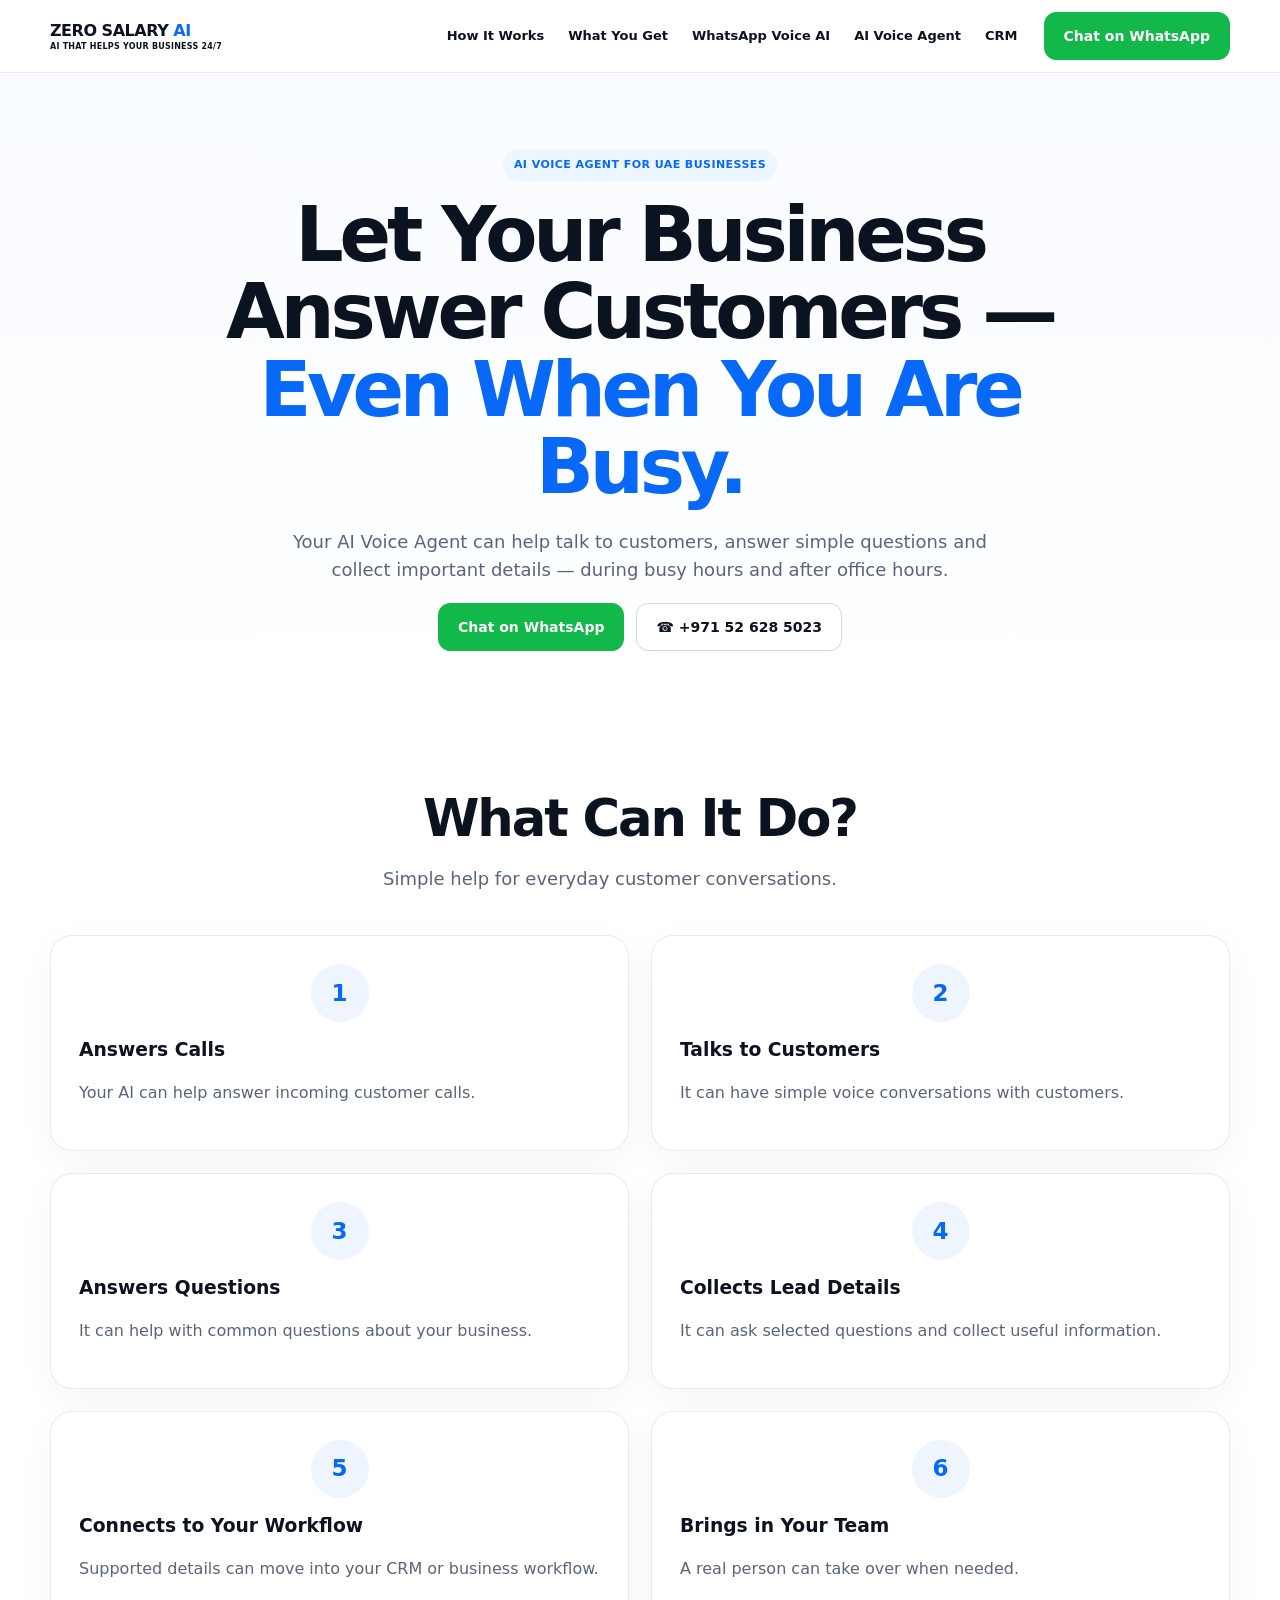
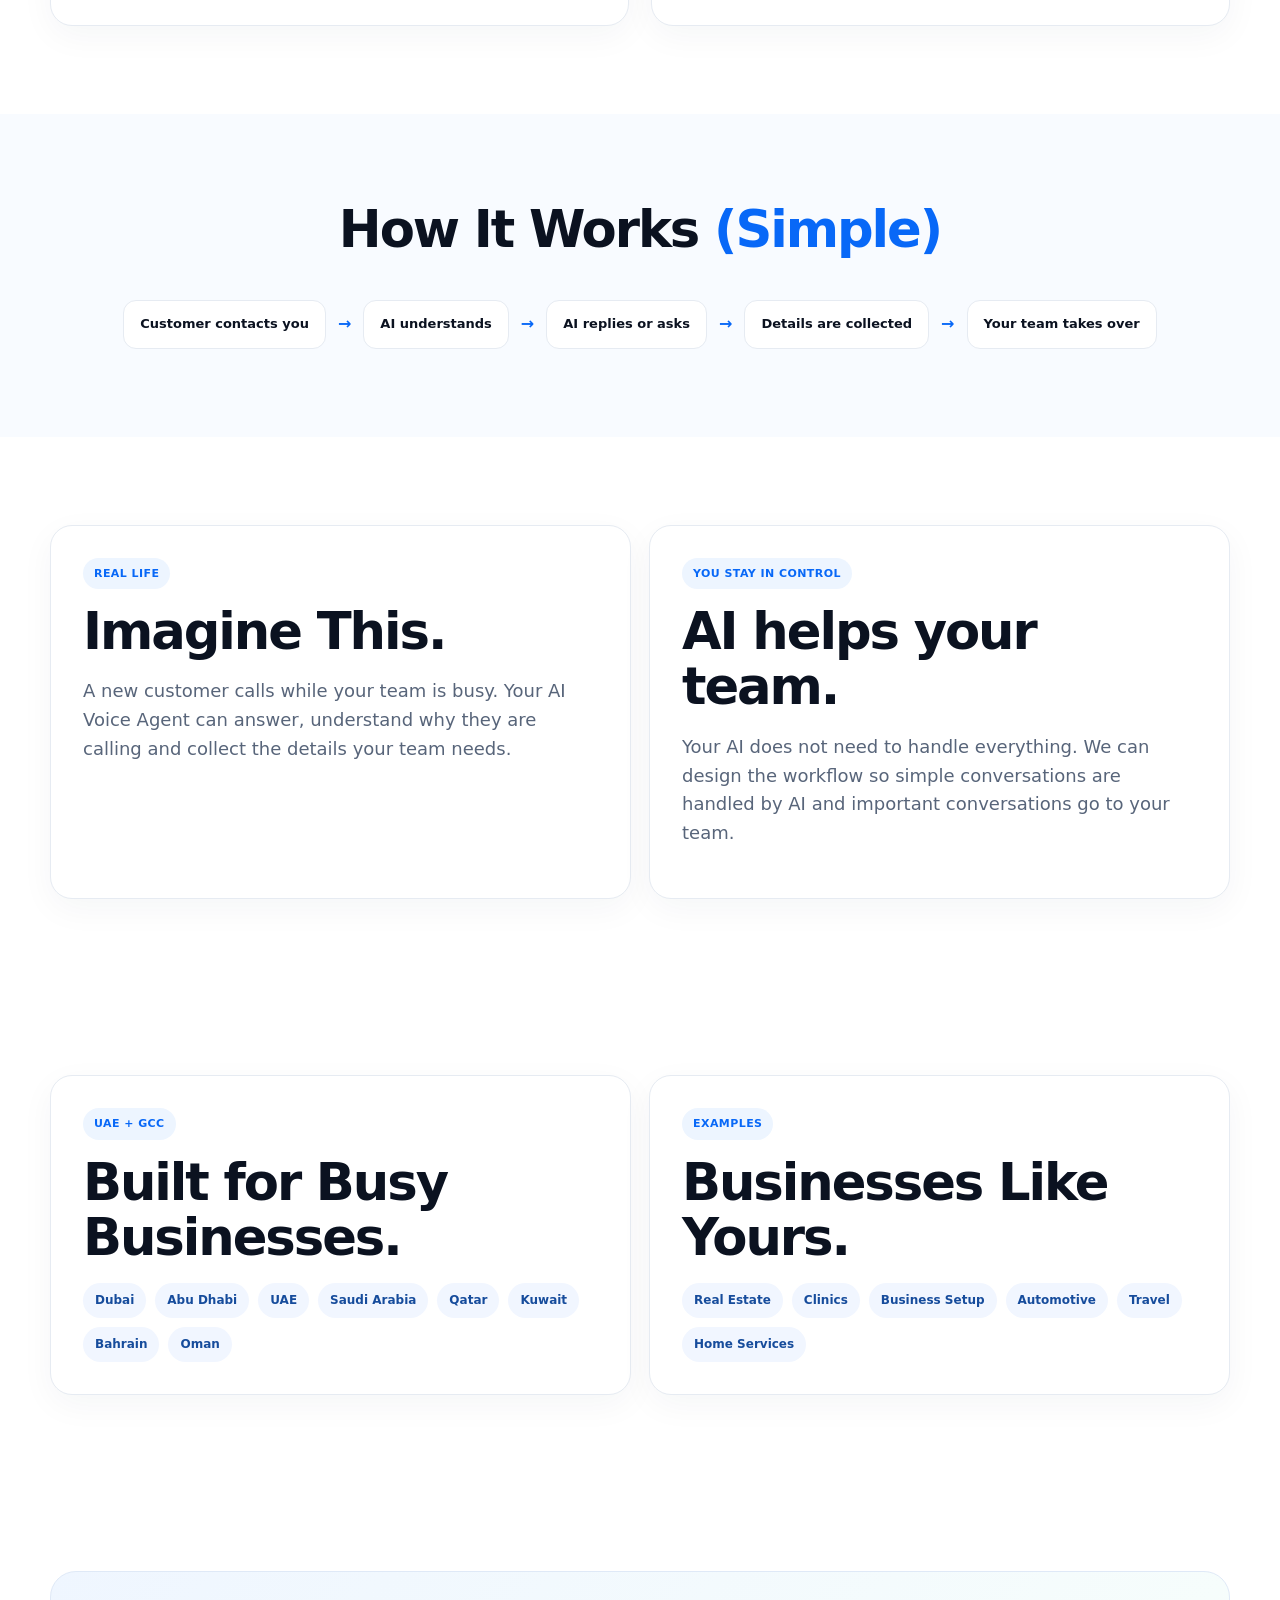
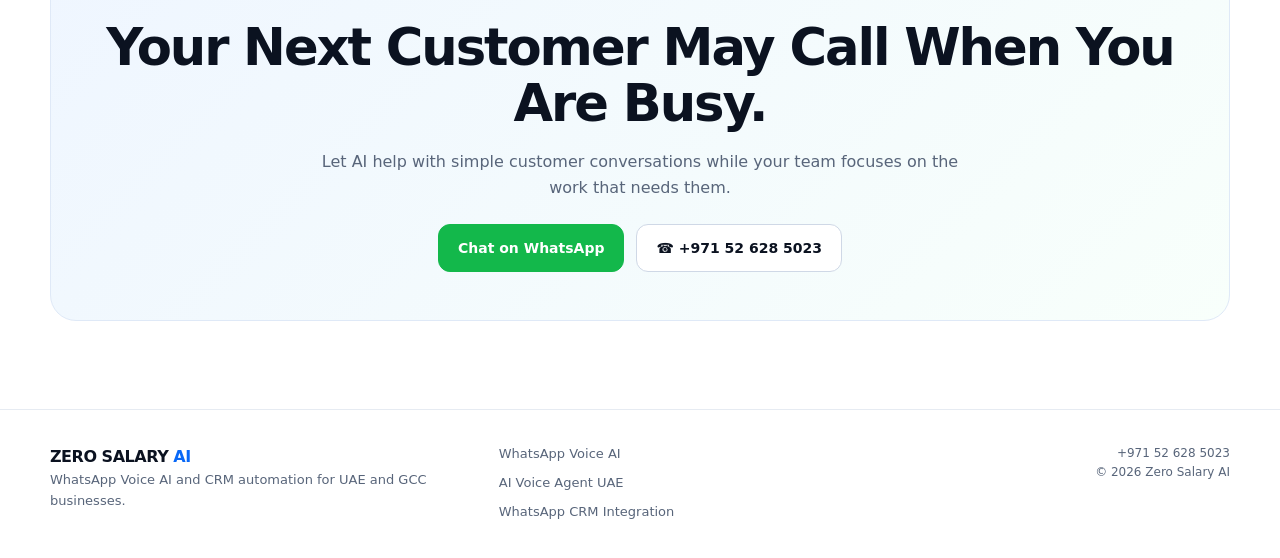
==== ai-voice-agent-uae.html @ a1611dca "Add files via upload" ====
<!doctype html><html lang="en"><head><meta charset="utf-8"><meta name="viewport" content="width=device-width,initial-scale=1">
<title>AI Voice Agent & AI Receptionist UAE | Zero Salary AI</title><meta name="description" content="AI Voice Agents for UAE businesses. Answer customer calls, handle simple questions, collect lead details and bring in your team when needed."><link rel="canonical" href="https://zerosalaryai.com/ai-voice-agent-uae/">
<meta property="og:title" content="AI Voice Agent & AI Receptionist UAE | Zero Salary AI"><meta property="og:description" content="AI Voice Agents for UAE businesses. Answer customer calls, handle simple questions, collect lead details and bring in your team when needed."><meta property="og:type" content="website"><meta property="og:url" content="https://zerosalaryai.com/ai-voice-agent-uae/">
<meta name="theme-color" content="#ffffff"><link rel="stylesheet" href="styles.css"><script type="application/ld+json">{
"@context":"https://schema.org","@type":"Organization","name":"Zero Salary AI","url":"https://zerosalaryai.com/","telephone":"+971526285023",
"founder":[{"@type":"Person","name":"Shyla Qudraan"},{"@type":"Person","name":"Ijaz Qudraan"}]
}</script></head><body><header class="header"><div class="container nav">
<a class="logo" href="index.html">ZERO SALARY <span>AI</span><small class="tagline">AI THAT HELPS YOUR BUSINESS 24/7</small></a>
<nav class="links"><a href="index.html#how">How It Works</a><a href="index.html#benefits">What You Get</a><a href="whatsapp-voice-ai.html">WhatsApp Voice AI</a><a href="ai-voice-agent-uae.html">AI Voice Agent</a><a href="whatsapp-crm-integration.html">CRM</a></nav>
<a class="btn btn-green" href="https://wa.me/971526285023?text=Hi%2C%20I%20want%20to%20know%20how%20Zero%20Salary%20AI%20can%20help%20my%20business." target="_blank" rel="noopener">Chat on WhatsApp</a></div></header><main>
<section class="page-hero"><div class="container"><span class="eyebrow">AI Voice Agent for UAE Businesses</span><h1>Let Your Business Answer Customers — <span class="blue">Even When You Are Busy.</span></h1><p class="lead">Your AI Voice Agent can help talk to customers, answer simple questions and collect important details — during busy hours and after office hours.</p><div class="actions" style="justify-content:center"><a class="btn btn-green" href="https://wa.me/971526285023?text=Hi%2C%20I%20want%20to%20know%20more%20about%20an%20AI%20Voice%20Agent%20for%20my%20business." target="_blank" rel="noopener">Chat on WhatsApp</a><a class="btn btn-white" href="tel:+971526285023">☎ +971 52 628 5023</a></div></div></section>
<section class="section"><div class="container"><div class="section-head"><h2>What Can It Do?</h2><p class="lead">Simple help for everyday customer conversations.</p></div><div class="content-grid"><div class="panel content-card"><div class="icon">1</div><h3>Answers Calls</h3><p>Your AI can help answer incoming customer calls.</p></div><div class="panel content-card"><div class="icon">2</div><h3>Talks to Customers</h3><p>It can have simple voice conversations with customers.</p></div><div class="panel content-card"><div class="icon">3</div><h3>Answers Questions</h3><p>It can help with common questions about your business.</p></div><div class="panel content-card"><div class="icon">4</div><h3>Collects Lead Details</h3><p>It can ask selected questions and collect useful information.</p></div><div class="panel content-card"><div class="icon">5</div><h3>Connects to Your Workflow</h3><p>Supported details can move into your CRM or business workflow.</p></div><div class="panel content-card"><div class="icon">6</div><h3>Brings in Your Team</h3><p>A real person can take over when needed.</p></div></div></div></section>
<section class="section" style="background:#f8fbff"><div class="container"><div class="section-head"><h2>How It Works <span class="blue">(Simple)</span></h2></div><div class="simple-flow"><span class="flow-pill">Customer contacts you</span><span class="arrow">→</span><span class="flow-pill">AI understands</span><span class="arrow">→</span><span class="flow-pill">AI replies or asks</span><span class="arrow">→</span><span class="flow-pill">Details are collected</span><span class="arrow">→</span><span class="flow-pill">Your team takes over</span></div></div></section>
<section class="section"><div class="container two"><div class="panel box"><span class="eyebrow">Real Life</span><h2>Imagine This.</h2><p class="lead">A new customer calls while your team is busy. Your AI Voice Agent can answer, understand why they are calling and collect the details your team needs.</p></div><div class="panel box"><span class="eyebrow">You Stay in Control</span><h2>AI helps your team.</h2><p class="lead">Your AI does not need to handle everything. We can design the workflow so simple conversations are handled by AI and important conversations go to your team.</p></div></div></section>
<section class="section"><div class="container two"><div class="panel box"><span class="eyebrow">UAE + GCC</span><h2>Built for Busy Businesses.</h2><div class="chips"><span class="chip">Dubai</span><span class="chip">Abu Dhabi</span><span class="chip">UAE</span><span class="chip">Saudi Arabia</span><span class="chip">Qatar</span><span class="chip">Kuwait</span><span class="chip">Bahrain</span><span class="chip">Oman</span></div></div><div class="panel box"><span class="eyebrow">Examples</span><h2>Businesses Like Yours.</h2><div class="chips"><span class="chip">Real Estate</span><span class="chip">Clinics</span><span class="chip">Business Setup</span><span class="chip">Automotive</span><span class="chip">Travel</span><span class="chip">Home Services</span></div></div></div></section>
<section class="section"><div class="container cta"><h2>Your Next Customer May Call When You Are Busy.</h2><p>Let AI help with simple customer conversations while your team focuses on the work that needs them.</p><div class="actions" style="justify-content:center"><a class="btn btn-green" href="https://wa.me/971526285023?text=Hi%2C%20I%20want%20to%20know%20more%20about%20an%20AI%20Voice%20Agent%20for%20my%20business." target="_blank" rel="noopener">Chat on WhatsApp</a><a class="btn btn-white" href="tel:+971526285023">☎ +971 52 628 5023</a></div></div></section></main><footer class="footer"><div class="container footer-grid">
<div><div class="logo">ZERO SALARY <span>AI</span></div><p class="small">WhatsApp Voice AI and CRM automation for UAE and GCC businesses.</p></div>
<div class="footer-links"><a href="whatsapp-voice-ai.html">WhatsApp Voice AI</a><a href="ai-voice-agent-uae.html">AI Voice Agent UAE</a><a href="whatsapp-crm-integration.html">WhatsApp CRM Integration</a></div>
<div class="footer-end"><div>+971 52 628 5023</div><div>© 2026 Zero Salary AI</div></div></div></footer><script src="script.js"></script></body></html>
---- styles.css ----
:root{--blue:#0868f7;--blue2:#0b5ce7;--green:#13b84b;--ink:#0b1220;--muted:#58657a;--line:#e6ebf2;--soft:#f7faff;--white:#fff;--max:1180px}
*{box-sizing:border-box}html{scroll-behavior:smooth}body{margin:0;font-family:Inter,ui-sans-serif,system-ui,-apple-system,BlinkMacSystemFont,"Segoe UI",sans-serif;color:var(--ink);background:#fff;line-height:1.6}
a{text-decoration:none;color:inherit}.container{width:min(calc(100% - 36px),var(--max));margin:auto}.section{padding:88px 0}.eyebrow{display:inline-block;margin:0 0 15px;padding:7px 11px;border-radius:999px;background:#edf5ff;color:var(--blue);font-size:11px;font-weight:800;letter-spacing:.04em;text-transform:uppercase}
h1,h2,h3,p{margin-top:0}h1{font-size:clamp(44px,6vw,76px);line-height:1.02;letter-spacing:-.055em;margin-bottom:22px}h2{font-size:clamp(32px,4vw,52px);line-height:1.08;letter-spacing:-.04em;margin-bottom:18px}h3{line-height:1.25}.blue{color:var(--blue)}.lead{font-size:18px;color:var(--muted);max-width:700px}.small{font-size:13px;color:var(--muted)}
.header{position:sticky;top:0;z-index:50;background:rgba(255,255,255,.93);backdrop-filter:blur(16px);border-bottom:1px solid var(--line)}.nav{height:72px;display:flex;align-items:center;gap:26px}.logo{font-weight:900;letter-spacing:-.03em;white-space:nowrap}.logo span{color:var(--blue)}.tagline{display:block;font-size:8px;letter-spacing:.03em;margin-top:-2px}.links{display:flex;gap:24px;margin-left:auto;font-size:13px;font-weight:650}.links a:hover{color:var(--blue)}
.btn{display:inline-flex;align-items:center;justify-content:center;gap:9px;min-height:48px;padding:0 19px;border-radius:12px;border:1px solid #cfd8e6;font-weight:800;font-size:14px;transition:.2s}.btn:hover{transform:translateY(-1px);box-shadow:0 10px 24px rgba(15,40,90,.10)}.btn-green{background:var(--green);border-color:var(--green);color:#fff}.btn-blue{background:var(--blue);border-color:var(--blue);color:#fff}.btn-white{background:#fff}.actions{display:flex;gap:12px;flex-wrap:wrap}
.hero{padding:74px 0 58px;background:radial-gradient(circle at 70% 35%,#eaf4ff 0,transparent 30%),#fff}.hero-grid{display:grid;grid-template-columns:1.05fr .95fr;gap:48px;align-items:center}.checks{display:grid;gap:8px;margin:24px 0}.check:before{content:"✓";display:inline-grid;place-items:center;width:18px;height:18px;margin-right:9px;border-radius:50%;background:var(--blue);color:#fff;font-size:11px;font-weight:900}
.founder-visual{position:relative;min-height:530px;display:flex;align-items:flex-end;justify-content:center}.founder-visual:before{content:"";position:absolute;width:90%;height:65%;bottom:4%;border-radius:50%;background:radial-gradient(ellipse,#d9ebff 0,transparent 67%)}.founder-img{position:relative;width:100%;max-width:570px;height:500px;object-fit:cover;object-position:center top;border-radius:30px;box-shadow:0 24px 60px rgba(13,61,126,.12)}.trust-card{position:absolute;left:7%;right:7%;bottom:20px;z-index:2;background:rgba(255,255,255,.95);border:1px solid var(--line);border-radius:18px;padding:17px;display:grid;grid-template-columns:1fr 1fr;gap:16px;box-shadow:0 18px 44px rgba(15,45,90,.12);text-align:center}.trust-card strong{display:block;font-size:14px}.trust-card span{font-size:12px;color:var(--muted)}
.names{position:absolute;bottom:-45px;left:9%;right:9%;display:grid;grid-template-columns:1fr 1fr;text-align:center;z-index:3}.names strong{font-size:13px}.names span{display:block;font-size:11px;color:var(--muted)}
.panel{border:1px solid var(--line);border-radius:22px;background:#fff;box-shadow:0 10px 34px rgba(20,45,80,.045)}.section-head{text-align:center;max-width:760px;margin:0 auto 42px}.steps{display:grid;grid-template-columns:repeat(5,1fr);gap:0;padding:28px}.step{position:relative;padding:14px 18px;text-align:center}.step:not(:last-child):after{content:"→";position:absolute;right:-6px;top:38px;color:#8b98ab}.icon{width:58px;height:58px;margin:0 auto 16px;border-radius:50%;display:grid;place-items:center;background:#eef5ff;color:var(--blue);font-size:23px;font-weight:900}.icon.green{background:#ecfbf1;color:var(--green)}.step h3{font-size:15px;margin-bottom:8px}.step p{font-size:12px;color:var(--muted);margin:0}
.benefits{display:grid;grid-template-columns:repeat(5,1fr)}.benefit{padding:30px 22px;text-align:center;border-right:1px solid var(--line)}.benefit:last-child{border-right:0}.benefit h3{font-size:16px;margin:12px 0 8px}.benefit p{font-size:13px;color:var(--muted);margin:0}
.story{display:grid;grid-template-columns:.75fr 1.25fr;gap:35px;align-items:center}.story-flow{display:grid;grid-template-columns:repeat(4,1fr);gap:12px}.mini{padding:18px;border:1px solid var(--line);border-radius:16px;text-align:center;background:var(--soft)}.mini b{display:block;margin:8px 0;font-size:13px}.mini span{font-size:11px;color:var(--muted)}
.two{display:grid;grid-template-columns:1fr 1fr;gap:18px}.box{padding:32px}.chips{display:flex;gap:9px;flex-wrap:wrap}.chip{padding:8px 12px;border-radius:999px;background:#f1f6ff;color:#164c9c;font-size:12px;font-weight:700}.country-list{display:grid;grid-template-columns:repeat(3,1fr);gap:9px;margin-top:18px}.country{padding:11px;border:1px solid var(--line);border-radius:12px;font-size:13px;text-align:center}
.founder-section{background:linear-gradient(180deg,#fbfdff,#f3f8ff)}.founder-grid{display:grid;grid-template-columns:.85fr 1.15fr;gap:50px;align-items:center}.founder-small{width:100%;max-height:460px;object-fit:cover;object-position:center top;border-radius:24px}.values{display:grid;grid-template-columns:repeat(3,1fr);gap:10px;margin-top:24px}.value{padding:15px;border:1px solid var(--line);border-radius:14px;background:#fff;font-size:12px;font-weight:700;text-align:center}
.faq{max-width:850px;margin:auto}.faq details{border-bottom:1px solid var(--line);padding:18px 0}.faq summary{font-weight:800;cursor:pointer}.faq p{color:var(--muted);margin:10px 0 0}
.cta{padding:48px;border-radius:26px;background:linear-gradient(135deg,#eff6ff,#f8fffb);border:1px solid #dfe9f7;text-align:center}.cta p{color:var(--muted);max-width:650px;margin:0 auto 24px}.footer{border-top:1px solid var(--line);padding:34px 0}.footer-grid{display:grid;grid-template-columns:1.2fr 1fr 1fr;gap:25px;align-items:start}.footer-links{display:grid;gap:8px;font-size:13px;color:var(--muted)}.footer-end{text-align:right;color:var(--muted);font-size:12px}
.page-hero{padding:76px 0 52px;background:linear-gradient(180deg,#f8fbff,#fff)}.page-hero .container{max-width:900px;text-align:center}.page-hero .lead{margin-left:auto;margin-right:auto}.content-grid{display:grid;grid-template-columns:1fr 1fr;gap:22px}.content-card{padding:28px}.content-card p{color:var(--muted)}.list{display:grid;gap:14px}.list-item{display:flex;gap:13px}.dot{flex:0 0 28px;height:28px;border-radius:50%;display:grid;place-items:center;background:#eef5ff;color:var(--blue);font-weight:900;font-size:12px}.list-item p{margin:2px 0 0;color:var(--muted);font-size:14px}.simple-flow{display:flex;align-items:center;justify-content:center;gap:12px;flex-wrap:wrap}.flow-pill{padding:13px 16px;border:1px solid var(--line);border-radius:13px;background:#fff;font-weight:750;font-size:13px}.arrow{color:var(--blue);font-weight:900}
.mobile-menu{display:none}
@media(max-width:900px){.links{display:none}.nav>.btn{margin-left:auto}.hero-grid,.founder-grid,.story,.content-grid{grid-template-columns:1fr}.hero-copy{text-align:left}.founder-visual{min-height:500px}.steps{grid-template-columns:1fr 1fr}.step:not(:last-child):after{display:none}.benefits{grid-template-columns:1fr 1fr}.benefit{border-bottom:1px solid var(--line)}.story-flow{grid-template-columns:1fr 1fr}.footer-grid{grid-template-columns:1fr 1fr}.footer-end{text-align:left}}
@media(max-width:620px){.container{width:min(calc(100% - 26px),var(--max))}.section{padding:64px 0}.header .btn{display:none}.nav{height:64px}.hero{padding:48px 0 42px}h1{font-size:43px}.hero-grid{gap:26px}.founder-visual{min-height:430px}.founder-img{height:400px;border-radius:22px}.trust-card{left:4%;right:4%;bottom:12px;padding:13px}.names{bottom:-42px}.steps,.benefits,.two,.values,.country-list{grid-template-columns:1fr}.step{text-align:left;display:grid;grid-template-columns:48px 1fr;column-gap:12px}.step .icon{grid-row:1/3;width:48px;height:48px;margin:0}.step h3{margin:4px 0}.benefit{border-right:0}.story-flow{grid-template-columns:1fr 1fr}.footer-grid{grid-template-columns:1fr}.actions .btn{width:100%}.page-hero{padding:54px 0 36px}.cta{padding:34px 20px}}
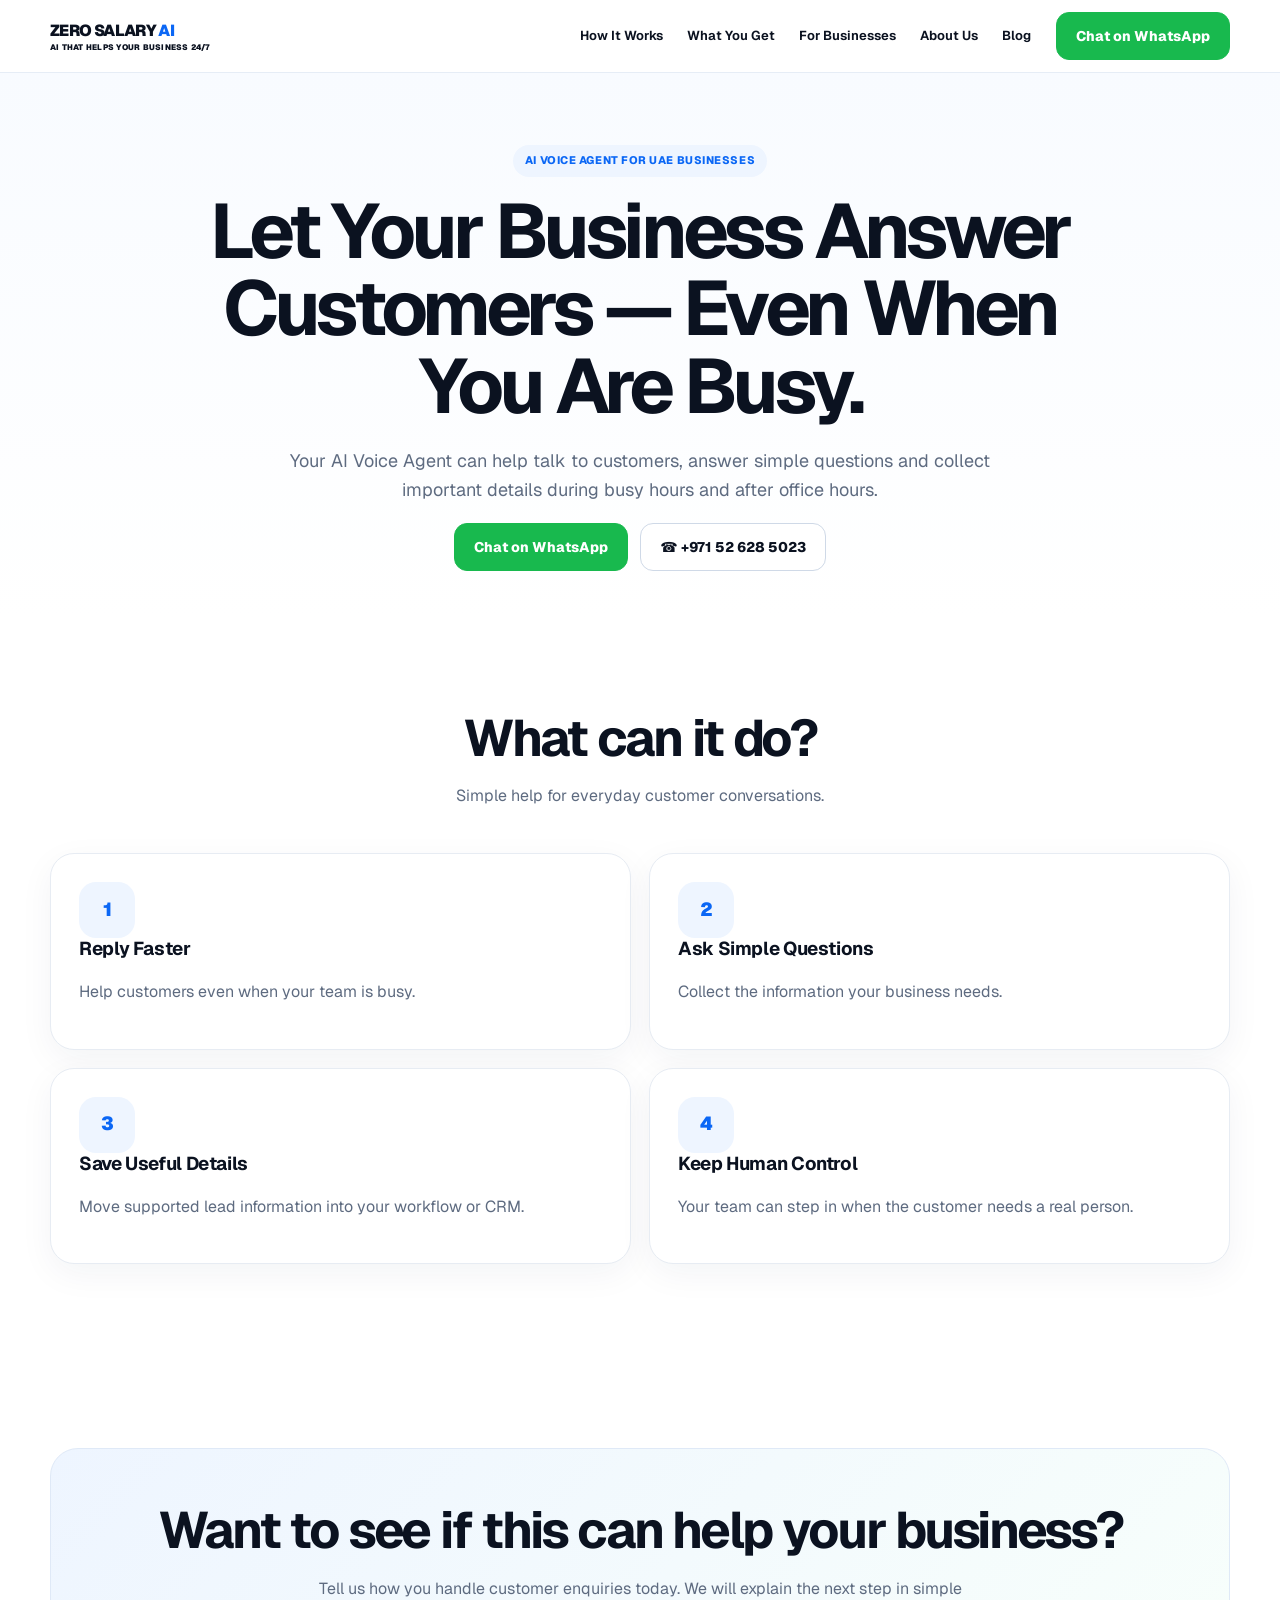
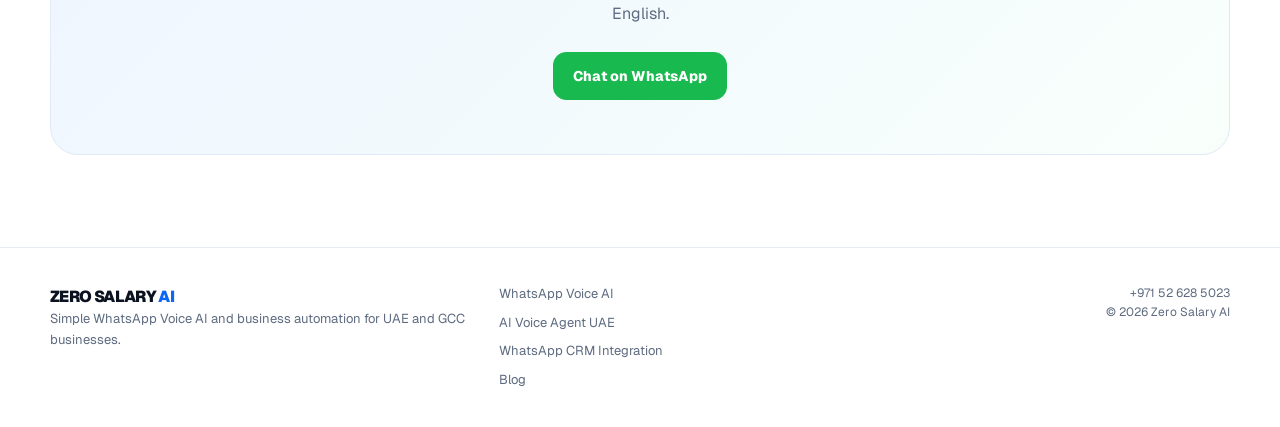
==== commit 9230cff5: "Add files via upload" ====
--- a/ai-voice-agent-uae.html
+++ b/ai-voice-agent-uae.html
@@ -1,19 +1 @@
-<!doctype html><html lang="en"><head><meta charset="utf-8"><meta name="viewport" content="width=device-width,initial-scale=1">
-<title>AI Voice Agent & AI Receptionist UAE | Zero Salary AI</title><meta name="description" content="AI Voice Agents for UAE businesses. Answer customer calls, handle simple questions, collect lead details and bring in your team when needed."><link rel="canonical" href="https://zerosalaryai.com/ai-voice-agent-uae/">
-<meta property="og:title" content="AI Voice Agent & AI Receptionist UAE | Zero Salary AI"><meta property="og:description" content="AI Voice Agents for UAE businesses. Answer customer calls, handle simple questions, collect lead details and bring in your team when needed."><meta property="og:type" content="website"><meta property="og:url" content="https://zerosalaryai.com/ai-voice-agent-uae/">
-<meta name="theme-color" content="#ffffff"><link rel="stylesheet" href="styles.css"><script type="application/ld+json">{
-"@context":"https://schema.org","@type":"Organization","name":"Zero Salary AI","url":"https://zerosalaryai.com/","telephone":"+971526285023",
-"founder":[{"@type":"Person","name":"Shyla Qudraan"},{"@type":"Person","name":"Ijaz Qudraan"}]
-}</script></head><body><header class="header"><div class="container nav">
-<a class="logo" href="index.html">ZERO SALARY <span>AI</span><small class="tagline">AI THAT HELPS YOUR BUSINESS 24/7</small></a>
-<nav class="links"><a href="index.html#how">How It Works</a><a href="index.html#benefits">What You Get</a><a href="whatsapp-voice-ai.html">WhatsApp Voice AI</a><a href="ai-voice-agent-uae.html">AI Voice Agent</a><a href="whatsapp-crm-integration.html">CRM</a></nav>
-<a class="btn btn-green" href="https://wa.me/971526285023?text=Hi%2C%20I%20want%20to%20know%20how%20Zero%20Salary%20AI%20can%20help%20my%20business." target="_blank" rel="noopener">Chat on WhatsApp</a></div></header><main>
-<section class="page-hero"><div class="container"><span class="eyebrow">AI Voice Agent for UAE Businesses</span><h1>Let Your Business Answer Customers — <span class="blue">Even When You Are Busy.</span></h1><p class="lead">Your AI Voice Agent can help talk to customers, answer simple questions and collect important details — during busy hours and after office hours.</p><div class="actions" style="justify-content:center"><a class="btn btn-green" href="https://wa.me/971526285023?text=Hi%2C%20I%20want%20to%20know%20more%20about%20an%20AI%20Voice%20Agent%20for%20my%20business." target="_blank" rel="noopener">Chat on WhatsApp</a><a class="btn btn-white" href="tel:+971526285023">☎ +971 52 628 5023</a></div></div></section>
-<section class="section"><div class="container"><div class="section-head"><h2>What Can It Do?</h2><p class="lead">Simple help for everyday customer conversations.</p></div><div class="content-grid"><div class="panel content-card"><div class="icon">1</div><h3>Answers Calls</h3><p>Your AI can help answer incoming customer calls.</p></div><div class="panel content-card"><div class="icon">2</div><h3>Talks to Customers</h3><p>It can have simple voice conversations with customers.</p></div><div class="panel content-card"><div class="icon">3</div><h3>Answers Questions</h3><p>It can help with common questions about your business.</p></div><div class="panel content-card"><div class="icon">4</div><h3>Collects Lead Details</h3><p>It can ask selected questions and collect useful information.</p></div><div class="panel content-card"><div class="icon">5</div><h3>Connects to Your Workflow</h3><p>Supported details can move into your CRM or business workflow.</p></div><div class="panel content-card"><div class="icon">6</div><h3>Brings in Your Team</h3><p>A real person can take over when needed.</p></div></div></div></section>
-<section class="section" style="background:#f8fbff"><div class="container"><div class="section-head"><h2>How It Works <span class="blue">(Simple)</span></h2></div><div class="simple-flow"><span class="flow-pill">Customer contacts you</span><span class="arrow">→</span><span class="flow-pill">AI understands</span><span class="arrow">→</span><span class="flow-pill">AI replies or asks</span><span class="arrow">→</span><span class="flow-pill">Details are collected</span><span class="arrow">→</span><span class="flow-pill">Your team takes over</span></div></div></section>
-<section class="section"><div class="container two"><div class="panel box"><span class="eyebrow">Real Life</span><h2>Imagine This.</h2><p class="lead">A new customer calls while your team is busy. Your AI Voice Agent can answer, understand why they are calling and collect the details your team needs.</p></div><div class="panel box"><span class="eyebrow">You Stay in Control</span><h2>AI helps your team.</h2><p class="lead">Your AI does not need to handle everything. We can design the workflow so simple conversations are handled by AI and important conversations go to your team.</p></div></div></section>
-<section class="section"><div class="container two"><div class="panel box"><span class="eyebrow">UAE + GCC</span><h2>Built for Busy Businesses.</h2><div class="chips"><span class="chip">Dubai</span><span class="chip">Abu Dhabi</span><span class="chip">UAE</span><span class="chip">Saudi Arabia</span><span class="chip">Qatar</span><span class="chip">Kuwait</span><span class="chip">Bahrain</span><span class="chip">Oman</span></div></div><div class="panel box"><span class="eyebrow">Examples</span><h2>Businesses Like Yours.</h2><div class="chips"><span class="chip">Real Estate</span><span class="chip">Clinics</span><span class="chip">Business Setup</span><span class="chip">Automotive</span><span class="chip">Travel</span><span class="chip">Home Services</span></div></div></div></section>
-<section class="section"><div class="container cta"><h2>Your Next Customer May Call When You Are Busy.</h2><p>Let AI help with simple customer conversations while your team focuses on the work that needs them.</p><div class="actions" style="justify-content:center"><a class="btn btn-green" href="https://wa.me/971526285023?text=Hi%2C%20I%20want%20to%20know%20more%20about%20an%20AI%20Voice%20Agent%20for%20my%20business." target="_blank" rel="noopener">Chat on WhatsApp</a><a class="btn btn-white" href="tel:+971526285023">☎ +971 52 628 5023</a></div></div></section></main><footer class="footer"><div class="container footer-grid">
-<div><div class="logo">ZERO SALARY <span>AI</span></div><p class="small">WhatsApp Voice AI and CRM automation for UAE and GCC businesses.</p></div>
-<div class="footer-links"><a href="whatsapp-voice-ai.html">WhatsApp Voice AI</a><a href="ai-voice-agent-uae.html">AI Voice Agent UAE</a><a href="whatsapp-crm-integration.html">WhatsApp CRM Integration</a></div>
-<div class="footer-end"><div>+971 52 628 5023</div><div>© 2026 Zero Salary AI</div></div></div></footer><script src="script.js"></script></body></html>+<!doctype html><html lang="en"><head><meta charset="utf-8"><meta name="viewport" content="width=device-width,initial-scale=1"><title>AI Voice Agent & AI Receptionist UAE | Zero Salary AI</title><meta name="description" content="AI Voice Agents for UAE businesses. Answer simple calls, collect lead details and let your team take over important conversations."><link rel="canonical" href="https://zerosalaryai.com/ai-voice-agent-uae/"><meta property="og:title" content="AI Voice Agent & AI Receptionist UAE | Zero Salary AI"><meta property="og:description" content="AI Voice Agents for UAE businesses. Answer simple calls, collect lead details and let your team take over important conversations."><meta property="og:type" content="website"><meta property="og:url" content="https://zerosalaryai.com/ai-voice-agent-uae/"><meta name="theme-color" content="#ffffff"><link rel="stylesheet" href="styles.css"></head><body><header class="header"><div class="container nav"><a class="logo" href="index.html">ZERO SALARY <span>AI</span><small class="tagline">AI THAT HELPS YOUR BUSINESS 24/7</small></a><nav class="links"><a href="index.html#how">How It Works</a><a href="index.html#benefits">What You Get</a><a href="index.html#solutions">For Businesses</a><a href="index.html#about">About Us</a><a href="blog.html">Blog</a></nav><a class="btn btn-green" href="https://wa.me/971526285023?text=Hi%2C%20I%20want%20to%20know%20how%20Zero%20Salary%20AI%20can%20help%20my%20business." target="_blank" rel="noopener">Chat on WhatsApp</a></div></header><main><section class="page-hero"><div class="container reveal"><span class="eyebrow">AI Voice Agent for UAE Businesses</span><h1>Let Your Business Answer Customers — Even When You Are Busy.</h1><p class="lead">Your AI Voice Agent can help talk to customers, answer simple questions and collect important details during busy hours and after office hours.</p><div class="actions centered"><a class="btn btn-green" href="https://wa.me/971526285023?text=Hi%2C%20I%20want%20to%20know%20how%20Zero%20Salary%20AI%20can%20help%20my%20business." target="_blank" rel="noopener">Chat on WhatsApp</a><a class="btn" href="tel:+971526285023">☎ +971 52 628 5023</a></div></div></section><section class="section"><div class="container"><div class="section-head reveal"><h2>What can it do?</h2><p>Simple help for everyday customer conversations.</p></div><div class="content-grid reveal"><div class="panel content-card"><div class="icon">1</div><h3>Reply Faster</h3><p>Help customers even when your team is busy.</p></div><div class="panel content-card"><div class="icon">2</div><h3>Ask Simple Questions</h3><p>Collect the information your business needs.</p></div><div class="panel content-card"><div class="icon">3</div><h3>Save Useful Details</h3><p>Move supported lead information into your workflow or CRM.</p></div><div class="panel content-card"><div class="icon">4</div><h3>Keep Human Control</h3><p>Your team can step in when the customer needs a real person.</p></div></div></div></section><section class="section"><div class="container cta reveal"><h2>Want to see if this can help your business?</h2><p>Tell us how you handle customer enquiries today. We will explain the next step in simple English.</p><div class="actions centered"><a class="btn btn-green" href="https://wa.me/971526285023?text=Hi%2C%20I%20want%20to%20know%20how%20Zero%20Salary%20AI%20can%20help%20my%20business." target="_blank" rel="noopener">Chat on WhatsApp</a></div></div></section></main><a class="mobile-whatsapp" href="https://wa.me/971526285023?text=Hi%2C%20I%20want%20to%20know%20how%20Zero%20Salary%20AI%20can%20help%20my%20business." target="_blank" rel="noopener">Chat on WhatsApp</a><footer class="footer"><div class="container footer-grid"><div><div class="logo">ZERO SALARY <span>AI</span></div><p class="small">Simple WhatsApp Voice AI and business automation for UAE and GCC businesses.</p></div><div class="footer-links"><a href="whatsapp-voice-ai.html">WhatsApp Voice AI</a><a href="ai-voice-agent-uae.html">AI Voice Agent UAE</a><a href="whatsapp-crm-integration.html">WhatsApp CRM Integration</a><a href="blog.html">Blog</a></div><div class="footer-end"><div>+971 52 628 5023</div><div>© 2026 Zero Salary AI</div></div></div></footer><script src="script.js"></script></body></html>
--- a/styles.css
+++ b/styles.css
@@ -1,21 +1,3 @@
-
-:root{--blue:#0868f7;--blue2:#0b5ce7;--green:#13b84b;--ink:#0b1220;--muted:#58657a;--line:#e6ebf2;--soft:#f7faff;--white:#fff;--max:1180px}
-*{box-sizing:border-box}html{scroll-behavior:smooth}body{margin:0;font-family:Inter,ui-sans-serif,system-ui,-apple-system,BlinkMacSystemFont,"Segoe UI",sans-serif;color:var(--ink);background:#fff;line-height:1.6}
-a{text-decoration:none;color:inherit}.container{width:min(calc(100% - 36px),var(--max));margin:auto}.section{padding:88px 0}.eyebrow{display:inline-block;margin:0 0 15px;padding:7px 11px;border-radius:999px;background:#edf5ff;color:var(--blue);font-size:11px;font-weight:800;letter-spacing:.04em;text-transform:uppercase}
-h1,h2,h3,p{margin-top:0}h1{font-size:clamp(44px,6vw,76px);line-height:1.02;letter-spacing:-.055em;margin-bottom:22px}h2{font-size:clamp(32px,4vw,52px);line-height:1.08;letter-spacing:-.04em;margin-bottom:18px}h3{line-height:1.25}.blue{color:var(--blue)}.lead{font-size:18px;color:var(--muted);max-width:700px}.small{font-size:13px;color:var(--muted)}
-.header{position:sticky;top:0;z-index:50;background:rgba(255,255,255,.93);backdrop-filter:blur(16px);border-bottom:1px solid var(--line)}.nav{height:72px;display:flex;align-items:center;gap:26px}.logo{font-weight:900;letter-spacing:-.03em;white-space:nowrap}.logo span{color:var(--blue)}.tagline{display:block;font-size:8px;letter-spacing:.03em;margin-top:-2px}.links{display:flex;gap:24px;margin-left:auto;font-size:13px;font-weight:650}.links a:hover{color:var(--blue)}
-.btn{display:inline-flex;align-items:center;justify-content:center;gap:9px;min-height:48px;padding:0 19px;border-radius:12px;border:1px solid #cfd8e6;font-weight:800;font-size:14px;transition:.2s}.btn:hover{transform:translateY(-1px);box-shadow:0 10px 24px rgba(15,40,90,.10)}.btn-green{background:var(--green);border-color:var(--green);color:#fff}.btn-blue{background:var(--blue);border-color:var(--blue);color:#fff}.btn-white{background:#fff}.actions{display:flex;gap:12px;flex-wrap:wrap}
-.hero{padding:74px 0 58px;background:radial-gradient(circle at 70% 35%,#eaf4ff 0,transparent 30%),#fff}.hero-grid{display:grid;grid-template-columns:1.05fr .95fr;gap:48px;align-items:center}.checks{display:grid;gap:8px;margin:24px 0}.check:before{content:"✓";display:inline-grid;place-items:center;width:18px;height:18px;margin-right:9px;border-radius:50%;background:var(--blue);color:#fff;font-size:11px;font-weight:900}
-.founder-visual{position:relative;min-height:530px;display:flex;align-items:flex-end;justify-content:center}.founder-visual:before{content:"";position:absolute;width:90%;height:65%;bottom:4%;border-radius:50%;background:radial-gradient(ellipse,#d9ebff 0,transparent 67%)}.founder-img{position:relative;width:100%;max-width:570px;height:500px;object-fit:cover;object-position:center top;border-radius:30px;box-shadow:0 24px 60px rgba(13,61,126,.12)}.trust-card{position:absolute;left:7%;right:7%;bottom:20px;z-index:2;background:rgba(255,255,255,.95);border:1px solid var(--line);border-radius:18px;padding:17px;display:grid;grid-template-columns:1fr 1fr;gap:16px;box-shadow:0 18px 44px rgba(15,45,90,.12);text-align:center}.trust-card strong{display:block;font-size:14px}.trust-card span{font-size:12px;color:var(--muted)}
-.names{position:absolute;bottom:-45px;left:9%;right:9%;display:grid;grid-template-columns:1fr 1fr;text-align:center;z-index:3}.names strong{font-size:13px}.names span{display:block;font-size:11px;color:var(--muted)}
-.panel{border:1px solid var(--line);border-radius:22px;background:#fff;box-shadow:0 10px 34px rgba(20,45,80,.045)}.section-head{text-align:center;max-width:760px;margin:0 auto 42px}.steps{display:grid;grid-template-columns:repeat(5,1fr);gap:0;padding:28px}.step{position:relative;padding:14px 18px;text-align:center}.step:not(:last-child):after{content:"→";position:absolute;right:-6px;top:38px;color:#8b98ab}.icon{width:58px;height:58px;margin:0 auto 16px;border-radius:50%;display:grid;place-items:center;background:#eef5ff;color:var(--blue);font-size:23px;font-weight:900}.icon.green{background:#ecfbf1;color:var(--green)}.step h3{font-size:15px;margin-bottom:8px}.step p{font-size:12px;color:var(--muted);margin:0}
-.benefits{display:grid;grid-template-columns:repeat(5,1fr)}.benefit{padding:30px 22px;text-align:center;border-right:1px solid var(--line)}.benefit:last-child{border-right:0}.benefit h3{font-size:16px;margin:12px 0 8px}.benefit p{font-size:13px;color:var(--muted);margin:0}
-.story{display:grid;grid-template-columns:.75fr 1.25fr;gap:35px;align-items:center}.story-flow{display:grid;grid-template-columns:repeat(4,1fr);gap:12px}.mini{padding:18px;border:1px solid var(--line);border-radius:16px;text-align:center;background:var(--soft)}.mini b{display:block;margin:8px 0;font-size:13px}.mini span{font-size:11px;color:var(--muted)}
-.two{display:grid;grid-template-columns:1fr 1fr;gap:18px}.box{padding:32px}.chips{display:flex;gap:9px;flex-wrap:wrap}.chip{padding:8px 12px;border-radius:999px;background:#f1f6ff;color:#164c9c;font-size:12px;font-weight:700}.country-list{display:grid;grid-template-columns:repeat(3,1fr);gap:9px;margin-top:18px}.country{padding:11px;border:1px solid var(--line);border-radius:12px;font-size:13px;text-align:center}
-.founder-section{background:linear-gradient(180deg,#fbfdff,#f3f8ff)}.founder-grid{display:grid;grid-template-columns:.85fr 1.15fr;gap:50px;align-items:center}.founder-small{width:100%;max-height:460px;object-fit:cover;object-position:center top;border-radius:24px}.values{display:grid;grid-template-columns:repeat(3,1fr);gap:10px;margin-top:24px}.value{padding:15px;border:1px solid var(--line);border-radius:14px;background:#fff;font-size:12px;font-weight:700;text-align:center}
-.faq{max-width:850px;margin:auto}.faq details{border-bottom:1px solid var(--line);padding:18px 0}.faq summary{font-weight:800;cursor:pointer}.faq p{color:var(--muted);margin:10px 0 0}
-.cta{padding:48px;border-radius:26px;background:linear-gradient(135deg,#eff6ff,#f8fffb);border:1px solid #dfe9f7;text-align:center}.cta p{color:var(--muted);max-width:650px;margin:0 auto 24px}.footer{border-top:1px solid var(--line);padding:34px 0}.footer-grid{display:grid;grid-template-columns:1.2fr 1fr 1fr;gap:25px;align-items:start}.footer-links{display:grid;gap:8px;font-size:13px;color:var(--muted)}.footer-end{text-align:right;color:var(--muted);font-size:12px}
-.page-hero{padding:76px 0 52px;background:linear-gradient(180deg,#f8fbff,#fff)}.page-hero .container{max-width:900px;text-align:center}.page-hero .lead{margin-left:auto;margin-right:auto}.content-grid{display:grid;grid-template-columns:1fr 1fr;gap:22px}.content-card{padding:28px}.content-card p{color:var(--muted)}.list{display:grid;gap:14px}.list-item{display:flex;gap:13px}.dot{flex:0 0 28px;height:28px;border-radius:50%;display:grid;place-items:center;background:#eef5ff;color:var(--blue);font-weight:900;font-size:12px}.list-item p{margin:2px 0 0;color:var(--muted);font-size:14px}.simple-flow{display:flex;align-items:center;justify-content:center;gap:12px;flex-wrap:wrap}.flow-pill{padding:13px 16px;border:1px solid var(--line);border-radius:13px;background:#fff;font-weight:750;font-size:13px}.arrow{color:var(--blue);font-weight:900}
-.mobile-menu{display:none}
-@media(max-width:900px){.links{display:none}.nav>.btn{margin-left:auto}.hero-grid,.founder-grid,.story,.content-grid{grid-template-columns:1fr}.hero-copy{text-align:left}.founder-visual{min-height:500px}.steps{grid-template-columns:1fr 1fr}.step:not(:last-child):after{display:none}.benefits{grid-template-columns:1fr 1fr}.benefit{border-bottom:1px solid var(--line)}.story-flow{grid-template-columns:1fr 1fr}.footer-grid{grid-template-columns:1fr 1fr}.footer-end{text-align:left}}
-@media(max-width:620px){.container{width:min(calc(100% - 26px),var(--max))}.section{padding:64px 0}.header .btn{display:none}.nav{height:64px}.hero{padding:48px 0 42px}h1{font-size:43px}.hero-grid{gap:26px}.founder-visual{min-height:430px}.founder-img{height:400px;border-radius:22px}.trust-card{left:4%;right:4%;bottom:12px;padding:13px}.names{bottom:-42px}.steps,.benefits,.two,.values,.country-list{grid-template-columns:1fr}.step{text-align:left;display:grid;grid-template-columns:48px 1fr;column-gap:12px}.step .icon{grid-row:1/3;width:48px;height:48px;margin:0}.step h3{margin:4px 0}.benefit{border-right:0}.story-flow{grid-template-columns:1fr 1fr}.footer-grid{grid-template-columns:1fr}.actions .btn{width:100%}.page-hero{padding:54px 0 36px}.cta{padding:34px 20px}}
+@import url("https://fonts.googleapis.com/css2?family=Geist:wght@400;500;600;700;800&display=swap");
+:root{--blue:#0B67F5;--green:#18B94E;--ink:#0B1220;--muted:#5E6B80;--line:#E7ECF3;--soft:#F7FAFF;--max:1180px;--shadow:0 24px 70px rgba(20,50,95,.10)}
+*{box-sizing:border-box}html{scroll-behavior:smooth}body{margin:0;font-family:"Geist",system-ui,sans-serif;color:var(--ink);background:#fff;line-height:1.6}a{text-decoration:none;color:inherit}img{max-width:100%;display:block}.container{width:min(calc(100% - 36px),var(--max));margin:auto}.section{padding:92px 0}.eyebrow{display:inline-flex;margin:0 0 16px;padding:7px 12px;border-radius:999px;background:#EEF5FF;color:var(--blue);font-size:11px;font-weight:800;letter-spacing:.05em;text-transform:uppercase}h1,h2,h3,p{margin-top:0}h1{font-size:clamp(46px,6vw,78px);line-height:1.01;letter-spacing:-.06em;margin-bottom:22px}h2{font-size:clamp(34px,4vw,54px);line-height:1.06;letter-spacing:-.045em;margin-bottom:18px}h3{line-height:1.2;letter-spacing:-.02em}.blue{color:var(--blue)}.lead{font-size:18px;color:var(--muted);max-width:720px}.small{font-size:13px;color:var(--muted)}.micro{font-size:12px;color:#718097;margin:12px 0 0}.header{position:sticky;top:0;z-index:80;background:rgba(255,255,255,.82);backdrop-filter:blur(18px);border-bottom:1px solid rgba(228,235,245,.9)}.nav{height:72px;display:flex;align-items:center;gap:25px}.logo{font-weight:900;letter-spacing:-.04em;white-space:nowrap}.logo span{color:var(--blue)}.tagline{display:block;font-size:8px;letter-spacing:.03em;margin-top:-2px}.links{display:flex;gap:24px;margin-left:auto;font-size:13px;font-weight:650}.links a:hover{color:var(--blue)}.btn{display:inline-flex;align-items:center;justify-content:center;gap:9px;min-height:48px;padding:0 19px;border-radius:13px;border:1px solid #CFD9E7;font-weight:800;font-size:14px;transition:.22s;background:#fff}.btn:hover{transform:translateY(-2px);box-shadow:0 12px 28px rgba(15,45,95,.12)}.btn-green{background:var(--green);border-color:var(--green);color:#fff}.actions{display:flex;gap:12px;flex-wrap:wrap}.centered{justify-content:center}.hero{position:relative;overflow:hidden;padding:78px 0 66px;background:linear-gradient(180deg,#fff,#FBFDFF)}.hero:after{content:"";position:absolute;right:-10%;bottom:-35%;width:620px;height:620px;background:radial-gradient(circle,#DDEBFF 0,rgba(221,235,255,.2) 38%,transparent 68%)}.hero-grid{display:grid;grid-template-columns:1.02fr .98fr;gap:48px;align-items:center;position:relative;z-index:2}.checks{display:grid;gap:9px;margin:25px 0}.check:before{content:"✓";display:inline-grid;place-items:center;width:18px;height:18px;margin-right:9px;border-radius:50%;background:var(--blue);color:#fff;font-size:11px;font-weight:900}.founder-visual{position:relative;min-height:535px;display:flex;align-items:flex-end;justify-content:center}.founder-img{position:relative;z-index:2;width:100%;max-width:570px;height:500px;object-fit:contain;object-position:center bottom;filter:drop-shadow(0 24px 38px rgba(9,48,107,.14))}.voice-lines{position:absolute;inset:12% 2% auto 2%;height:180px;display:flex;justify-content:center;align-items:center;gap:11px;opacity:.75;z-index:1}.voice-lines i{display:block;width:3px;border-radius:9px;background:linear-gradient(180deg,#A8C9FF,#0B67F5,#A8C9FF);animation:pulseWave 2.2s ease-in-out infinite}.voice-lines i:nth-child(1){height:34px}.voice-lines i:nth-child(2){height:86px;animation-delay:.18s}.voice-lines i:nth-child(3){height:132px;animation-delay:.36s}.voice-lines i:nth-child(4){height:74px;animation-delay:.54s}.voice-lines i:nth-child(5){height:44px;animation-delay:.72s}@keyframes pulseWave{0%,100%{transform:scaleY(.75);opacity:.45}50%{transform:scaleY(1.08);opacity:1}}.glass{background:rgba(255,255,255,.76);backdrop-filter:blur(18px);border:1px solid rgba(255,255,255,.92);box-shadow:0 16px 44px rgba(25,63,119,.13)}.trust-card{position:absolute;left:7%;right:7%;bottom:20px;z-index:4;border-radius:18px;padding:17px;display:grid;grid-template-columns:1fr 1fr;gap:16px;text-align:center}.trust-card strong{display:block;font-size:14px}.trust-card span{font-size:12px;color:var(--muted)}.names{position:absolute;bottom:-48px;left:9%;right:9%;display:grid;grid-template-columns:1fr 1fr;text-align:center;z-index:5}.names strong{font-size:13px}.names span{display:block;font-size:11px;color:var(--muted)}.panel{border:1px solid var(--line);border-radius:24px;background:#fff;box-shadow:0 10px 34px rgba(20,45,80,.05)}.bento{padding:32px}.section-head{text-align:center;max-width:790px;margin:0 auto 44px}.section-head p{color:var(--muted);margin-bottom:0}.steps{display:grid;grid-template-columns:repeat(5,1fr);gap:12px}.step{padding:22px 17px;border-radius:18px;background:linear-gradient(180deg,#FBFDFF,#F5F9FF);border:1px solid #EDF2F8}.icon{width:56px;height:56px;border-radius:17px;display:grid;place-items:center;background:#EEF5FF;color:var(--blue);font-size:19px;font-weight:900}.icon.green{background:#ECFBF1;color:var(--green)}.step .icon{margin-bottom:18px}.step h3{font-size:15px;margin-bottom:8px}.step p{font-size:12px;color:var(--muted);margin:0}.benefit-bento{display:grid;grid-template-columns:1.25fr 1fr 1fr;gap:16px}.benefit{padding:28px;border:1px solid var(--line);border-radius:22px;background:#fff;box-shadow:0 10px 30px rgba(20,45,80,.04)}.benefit.feature{grid-row:span 2;background:linear-gradient(145deg,#F8FBFF,#EDF5FF)}.benefit h3{font-size:20px;margin:18px 0 9px}.benefit p{font-size:14px;color:var(--muted);margin:0}.story{display:grid;grid-template-columns:.8fr 1.2fr;gap:36px;align-items:center;padding:34px}.story-flow{display:grid;grid-template-columns:repeat(4,1fr);gap:12px}.mini{padding:19px;border:1px solid var(--line);border-radius:18px;text-align:center;background:var(--soft)}.mini b{display:block;margin:8px 0;font-size:13px}.mini span{font-size:11px;color:var(--muted)}.two{display:grid;grid-template-columns:1fr 1fr;gap:18px}.box{padding:32px}.chips{display:flex;gap:9px;flex-wrap:wrap}.chip{padding:8px 12px;border-radius:999px;background:#F0F6FF;color:#164C9C;font-size:12px;font-weight:700}.country-list{display:grid;grid-template-columns:repeat(3,1fr);gap:9px;margin-top:20px}.country{padding:12px;border:1px solid var(--line);border-radius:13px;font-size:13px;text-align:center;background:#fff}.founder-section{background:linear-gradient(180deg,#FBFDFF,#F4F8FF)}.founder-grid{display:grid;grid-template-columns:.88fr 1.12fr;gap:52px;align-items:center}.founder-photo-wrap{position:relative}.founder-photo-wrap:before{content:"";position:absolute;inset:8% 8% 0;border-radius:50%;background:radial-gradient(circle,#DCEBFF 0,transparent 68%)}.founder-small{position:relative;z-index:2;width:100%;max-height:500px;object-fit:contain}.values{display:grid;grid-template-columns:repeat(3,1fr);gap:10px;margin-top:24px}.value{padding:15px;border:1px solid var(--line);border-radius:14px;background:rgba(255,255,255,.84);font-size:12px;font-weight:700;text-align:center}.blog-grid{display:grid;grid-template-columns:repeat(3,1fr);gap:16px}.blog-card{padding:27px;border:1px solid var(--line);border-radius:22px;background:#fff;transition:.22s}.blog-card:hover{transform:translateY(-4px);box-shadow:var(--shadow)}.blog-card>span{font-size:11px;font-weight:800;color:var(--blue);text-transform:uppercase;letter-spacing:.05em}.blog-card h3{font-size:22px;margin:14px 0 10px}.blog-card p{color:var(--muted);font-size:14px}.blog-card a{color:var(--blue);font-weight:800;font-size:13px}.faq{max-width:860px;margin:auto}.faq details{border-bottom:1px solid var(--line);padding:18px 0}.faq summary{font-weight:800;cursor:pointer}.faq p{color:var(--muted);margin:10px 0 0}.cta{padding:54px;border-radius:28px;background:linear-gradient(135deg,#EEF5FF,#F8FFFB);border:1px solid #DFE9F7;text-align:center}.cta p{color:var(--muted);max-width:680px;margin:0 auto 25px}.footer{border-top:1px solid var(--line);padding:36px 0}.footer-grid{display:grid;grid-template-columns:1.2fr 1fr 1fr;gap:25px}.footer-links{display:grid;gap:8px;font-size:13px;color:var(--muted)}.footer-end{text-align:right;color:var(--muted);font-size:12px}.mobile-whatsapp{display:none}.reveal{opacity:0;transform:translateY(18px);transition:opacity .7s ease,transform .7s ease}.reveal.visible{opacity:1;transform:none}.page-hero{padding:72px 0 48px;background:linear-gradient(180deg,#F8FBFF,#fff)}.page-hero .container{max-width:900px;text-align:center}.page-hero .lead{margin-left:auto;margin-right:auto}.content-grid{display:grid;grid-template-columns:1fr 1fr;gap:18px}.content-card{padding:28px}.content-card p{color:var(--muted)}.article{max-width:860px;margin:auto}.article h1{font-size:clamp(42px,5vw,66px)}.article h2{font-size:34px;margin-top:55px}.article h3{font-size:22px;margin-top:34px}.article p,.article li{font-size:17px;color:#334155}.article .intro{font-size:21px;color:#475569}.article .callout{padding:24px;border-radius:18px;background:#F3F8FF;border:1px solid #DDEBFF}.article ul{padding-left:22px}.article-meta{display:flex;gap:12px;flex-wrap:wrap;color:var(--muted);font-size:13px;margin:18px 0 34px}@media(max-width:940px){.links{display:none}.nav>.btn{margin-left:auto}.hero-grid,.founder-grid,.story,.content-grid{grid-template-columns:1fr}.founder-visual{min-height:500px}.steps{grid-template-columns:1fr 1fr}.benefit-bento{grid-template-columns:1fr 1fr}.benefit.feature{grid-row:auto}.two{grid-template-columns:1fr}.blog-grid{grid-template-columns:1fr 1fr}.footer-grid{grid-template-columns:1fr 1fr}.footer-end{text-align:left}}@media(max-width:640px){.container{width:min(calc(100% - 26px),var(--max))}.section{padding:66px 0}.header .btn{display:none}.nav{height:64px}.hero{padding:50px 0 52px}h1{font-size:44px}.lead{font-size:16px}.hero-grid{gap:24px}.founder-visual{min-height:440px}.founder-img{height:410px}.trust-card{left:3%;right:3%;bottom:10px;padding:13px}.names{bottom:-43px}.steps,.benefit-bento,.values,.country-list,.blog-grid,.footer-grid{grid-template-columns:1fr}.story-flow{grid-template-columns:1fr 1fr}.actions .btn{width:100%}.bento{padding:22px}.cta{padding:38px 20px}.mobile-whatsapp{display:block;position:fixed;left:14px;right:14px;bottom:14px;z-index:90;background:var(--green);color:#fff;text-align:center;padding:14px 18px;border-radius:14px;font-weight:800;box-shadow:0 16px 36px rgba(0,0,0,.16)}.footer{padding-bottom:95px}.article p,.article li{font-size:16px}.article h2{font-size:30px}}@media(prefers-reduced-motion:reduce){*{scroll-behavior:auto!important}.reveal{opacity:1;transform:none;transition:none}.voice-lines i{animation:none}}
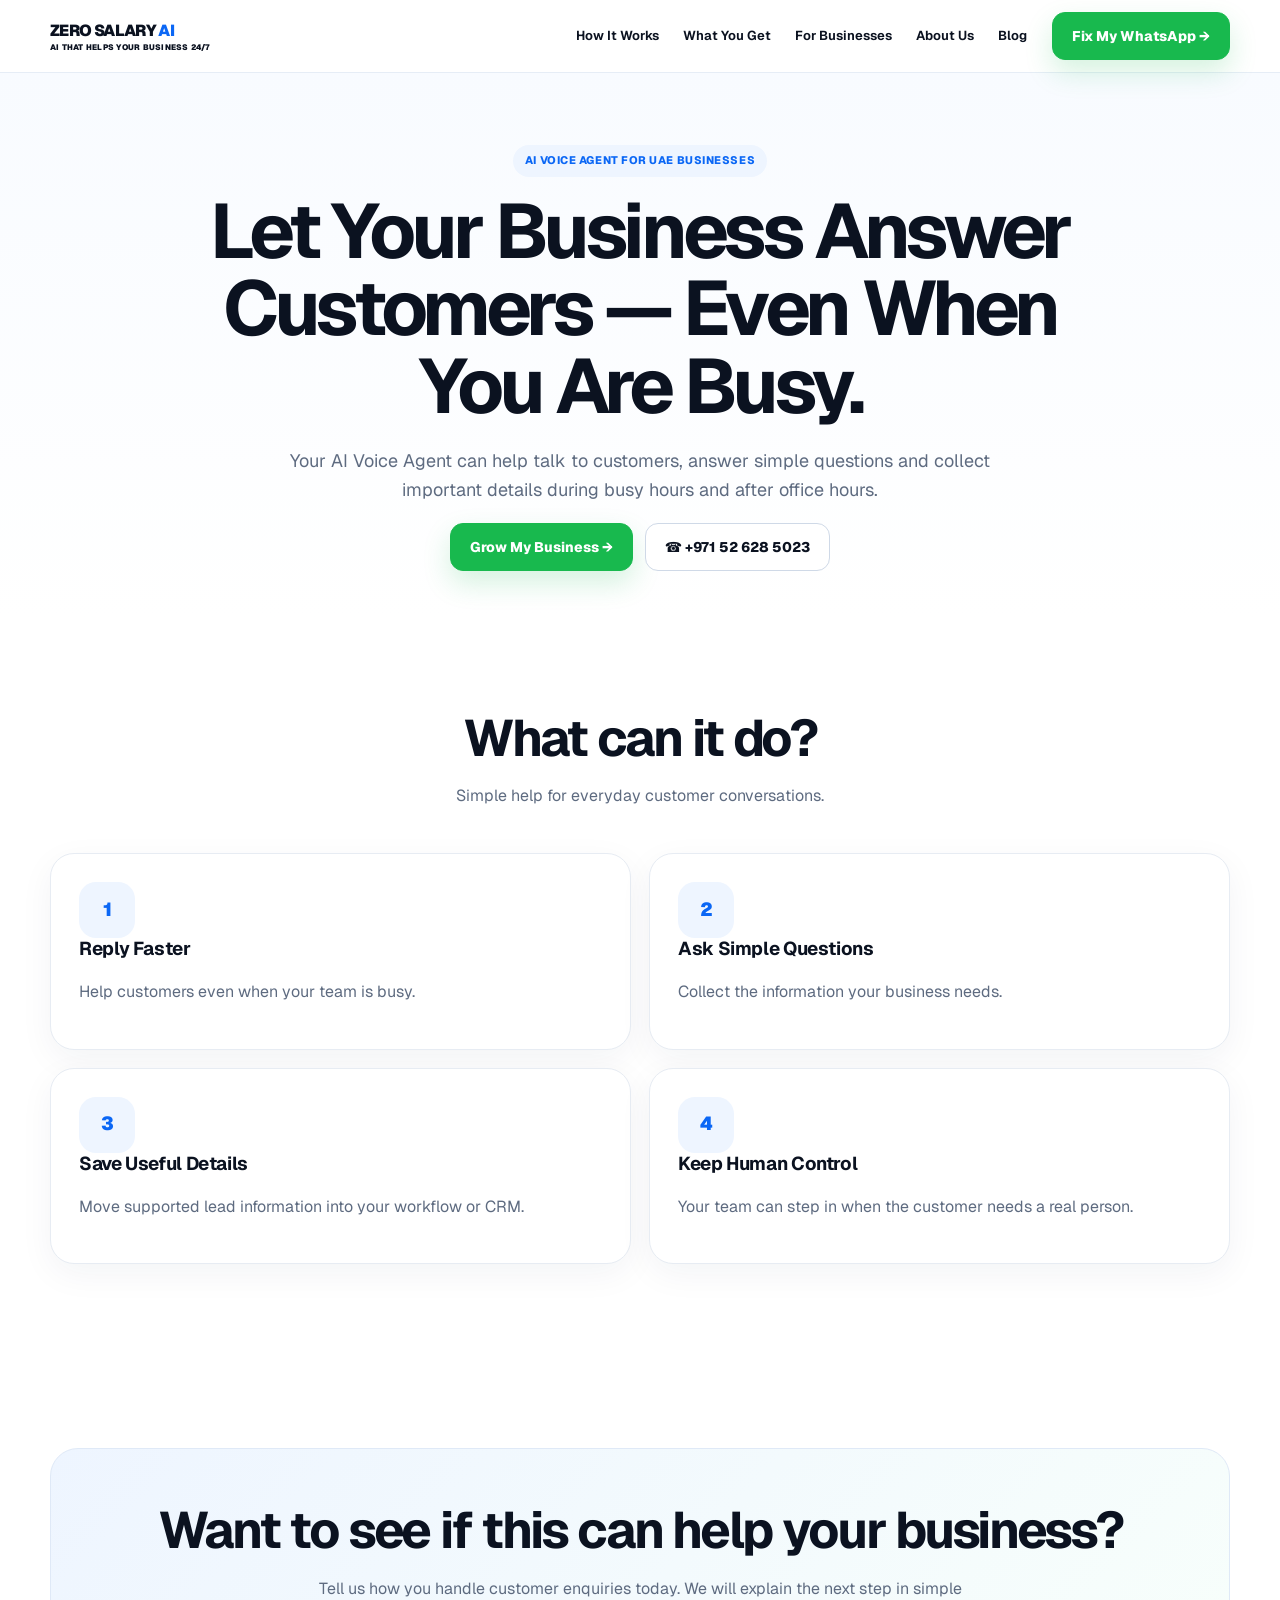
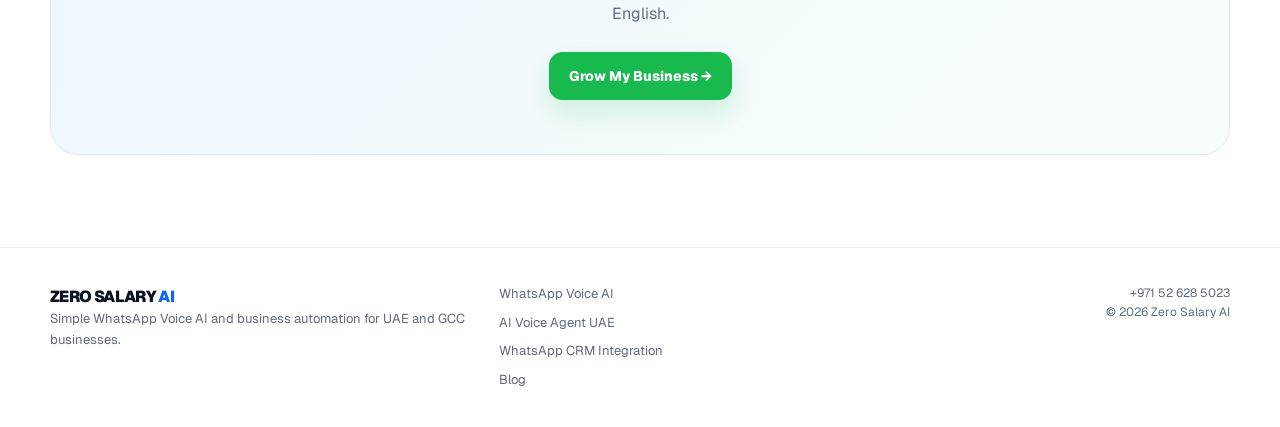
==== commit a3d98bed: "Add files via upload" ====
--- a/ai-voice-agent-uae.html
+++ b/ai-voice-agent-uae.html
@@ -1 +1 @@
-<!doctype html><html lang="en"><head><meta charset="utf-8"><meta name="viewport" content="width=device-width,initial-scale=1"><title>AI Voice Agent & AI Receptionist UAE | Zero Salary AI</title><meta name="description" content="AI Voice Agents for UAE businesses. Answer simple calls, collect lead details and let your team take over important conversations."><link rel="canonical" href="https://zerosalaryai.com/ai-voice-agent-uae/"><meta property="og:title" content="AI Voice Agent & AI Receptionist UAE | Zero Salary AI"><meta property="og:description" content="AI Voice Agents for UAE businesses. Answer simple calls, collect lead details and let your team take over important conversations."><meta property="og:type" content="website"><meta property="og:url" content="https://zerosalaryai.com/ai-voice-agent-uae/"><meta name="theme-color" content="#ffffff"><link rel="stylesheet" href="styles.css"></head><body><header class="header"><div class="container nav"><a class="logo" href="index.html">ZERO SALARY <span>AI</span><small class="tagline">AI THAT HELPS YOUR BUSINESS 24/7</small></a><nav class="links"><a href="index.html#how">How It Works</a><a href="index.html#benefits">What You Get</a><a href="index.html#solutions">For Businesses</a><a href="index.html#about">About Us</a><a href="blog.html">Blog</a></nav><a class="btn btn-green" href="https://wa.me/971526285023?text=Hi%2C%20I%20want%20to%20know%20how%20Zero%20Salary%20AI%20can%20help%20my%20business." target="_blank" rel="noopener">Chat on WhatsApp</a></div></header><main><section class="page-hero"><div class="container reveal"><span class="eyebrow">AI Voice Agent for UAE Businesses</span><h1>Let Your Business Answer Customers — Even When You Are Busy.</h1><p class="lead">Your AI Voice Agent can help talk to customers, answer simple questions and collect important details during busy hours and after office hours.</p><div class="actions centered"><a class="btn btn-green" href="https://wa.me/971526285023?text=Hi%2C%20I%20want%20to%20know%20how%20Zero%20Salary%20AI%20can%20help%20my%20business." target="_blank" rel="noopener">Chat on WhatsApp</a><a class="btn" href="tel:+971526285023">☎ +971 52 628 5023</a></div></div></section><section class="section"><div class="container"><div class="section-head reveal"><h2>What can it do?</h2><p>Simple help for everyday customer conversations.</p></div><div class="content-grid reveal"><div class="panel content-card"><div class="icon">1</div><h3>Reply Faster</h3><p>Help customers even when your team is busy.</p></div><div class="panel content-card"><div class="icon">2</div><h3>Ask Simple Questions</h3><p>Collect the information your business needs.</p></div><div class="panel content-card"><div class="icon">3</div><h3>Save Useful Details</h3><p>Move supported lead information into your workflow or CRM.</p></div><div class="panel content-card"><div class="icon">4</div><h3>Keep Human Control</h3><p>Your team can step in when the customer needs a real person.</p></div></div></div></section><section class="section"><div class="container cta reveal"><h2>Want to see if this can help your business?</h2><p>Tell us how you handle customer enquiries today. We will explain the next step in simple English.</p><div class="actions centered"><a class="btn btn-green" href="https://wa.me/971526285023?text=Hi%2C%20I%20want%20to%20know%20how%20Zero%20Salary%20AI%20can%20help%20my%20business." target="_blank" rel="noopener">Chat on WhatsApp</a></div></div></section></main><a class="mobile-whatsapp" href="https://wa.me/971526285023?text=Hi%2C%20I%20want%20to%20know%20how%20Zero%20Salary%20AI%20can%20help%20my%20business." target="_blank" rel="noopener">Chat on WhatsApp</a><footer class="footer"><div class="container footer-grid"><div><div class="logo">ZERO SALARY <span>AI</span></div><p class="small">Simple WhatsApp Voice AI and business automation for UAE and GCC businesses.</p></div><div class="footer-links"><a href="whatsapp-voice-ai.html">WhatsApp Voice AI</a><a href="ai-voice-agent-uae.html">AI Voice Agent UAE</a><a href="whatsapp-crm-integration.html">WhatsApp CRM Integration</a><a href="blog.html">Blog</a></div><div class="footer-end"><div>+971 52 628 5023</div><div>© 2026 Zero Salary AI</div></div></div></footer><script src="script.js"></script></body></html>+<!doctype html><html lang="en"><head><meta charset="utf-8"><meta name="viewport" content="width=device-width,initial-scale=1"><title>AI Voice Agent & AI Receptionist UAE | Zero Salary AI</title><meta name="description" content="AI Voice Agents for UAE businesses. Answer simple calls, collect lead details and let your team take over important conversations."><link rel="canonical" href="https://zerosalaryai.com/ai-voice-agent-uae/"><meta property="og:title" content="AI Voice Agent & AI Receptionist UAE | Zero Salary AI"><meta property="og:description" content="AI Voice Agents for UAE businesses. Answer simple calls, collect lead details and let your team take over important conversations."><meta property="og:type" content="website"><meta property="og:url" content="https://zerosalaryai.com/ai-voice-agent-uae/"><meta name="theme-color" content="#ffffff"><link rel="stylesheet" href="styles.css"></head><body><header class="header"><div class="container nav"><a class="logo" href="index.html">ZERO SALARY <span>AI</span><small class="tagline">AI THAT HELPS YOUR BUSINESS 24/7</small></a><nav class="links"><a href="index.html#how">How It Works</a><a href="index.html#benefits">What You Get</a><a href="index.html#solutions">For Businesses</a><a href="index.html#about">About Us</a><a href="blog.html">Blog</a></nav><a class="btn btn-green" href="https://wa.me/971526285023?text=Hi%2C%20I%20want%20to%20know%20how%20Zero%20Salary%20AI%20can%20help%20my%20business." target="_blank" rel="noopener">Fix My WhatsApp →</a></div></header><main><section class="page-hero"><div class="container reveal"><span class="eyebrow">AI Voice Agent for UAE Businesses</span><h1>Let Your Business Answer Customers — Even When You Are Busy.</h1><p class="lead">Your AI Voice Agent can help talk to customers, answer simple questions and collect important details during busy hours and after office hours.</p><div class="actions centered"><a class="btn btn-green" href="https://wa.me/971526285023?text=Hi%2C%20I%20want%20to%20know%20how%20Zero%20Salary%20AI%20can%20help%20my%20business." target="_blank" rel="noopener">Grow My Business →</a><a class="btn" href="tel:+971526285023">☎ +971 52 628 5023</a></div></div></section><section class="section"><div class="container"><div class="section-head reveal"><h2>What can it do?</h2><p>Simple help for everyday customer conversations.</p></div><div class="content-grid reveal"><div class="panel content-card"><div class="icon">1</div><h3>Reply Faster</h3><p>Help customers even when your team is busy.</p></div><div class="panel content-card"><div class="icon">2</div><h3>Ask Simple Questions</h3><p>Collect the information your business needs.</p></div><div class="panel content-card"><div class="icon">3</div><h3>Save Useful Details</h3><p>Move supported lead information into your workflow or CRM.</p></div><div class="panel content-card"><div class="icon">4</div><h3>Keep Human Control</h3><p>Your team can step in when the customer needs a real person.</p></div></div></div></section><section class="section"><div class="container cta reveal"><h2>Want to see if this can help your business?</h2><p>Tell us how you handle customer enquiries today. We will explain the next step in simple English.</p><div class="actions centered"><a class="btn btn-green" href="https://wa.me/971526285023?text=Hi%2C%20I%20want%20to%20know%20how%20Zero%20Salary%20AI%20can%20help%20my%20business." target="_blank" rel="noopener">Grow My Business →</a></div></div></section></main><a class="mobile-whatsapp" href="https://wa.me/971526285023?text=Hi%2C%20I%20want%20to%20know%20how%20Zero%20Salary%20AI%20can%20help%20my%20business." target="_blank" rel="noopener">Grow My Business →</a><footer class="footer"><div class="container footer-grid"><div><div class="logo">ZERO SALARY <span>AI</span></div><p class="small">Simple WhatsApp Voice AI and business automation for UAE and GCC businesses.</p></div><div class="footer-links"><a href="whatsapp-voice-ai.html">WhatsApp Voice AI</a><a href="ai-voice-agent-uae.html">AI Voice Agent UAE</a><a href="whatsapp-crm-integration.html">WhatsApp CRM Integration</a><a href="blog.html">Blog</a></div><div class="footer-end"><div>+971 52 628 5023</div><div>© 2026 Zero Salary AI</div></div></div></footer><script src="script.js"></script></body></html>
--- a/styles.css
+++ b/styles.css
@@ -1,3 +1,32 @@
 @import url("https://fonts.googleapis.com/css2?family=Geist:wght@400;500;600;700;800&display=swap");
 :root{--blue:#0B67F5;--green:#18B94E;--ink:#0B1220;--muted:#5E6B80;--line:#E7ECF3;--soft:#F7FAFF;--max:1180px;--shadow:0 24px 70px rgba(20,50,95,.10)}
-*{box-sizing:border-box}html{scroll-behavior:smooth}body{margin:0;font-family:"Geist",system-ui,sans-serif;color:var(--ink);background:#fff;line-height:1.6}a{text-decoration:none;color:inherit}img{max-width:100%;display:block}.container{width:min(calc(100% - 36px),var(--max));margin:auto}.section{padding:92px 0}.eyebrow{display:inline-flex;margin:0 0 16px;padding:7px 12px;border-radius:999px;background:#EEF5FF;color:var(--blue);font-size:11px;font-weight:800;letter-spacing:.05em;text-transform:uppercase}h1,h2,h3,p{margin-top:0}h1{font-size:clamp(46px,6vw,78px);line-height:1.01;letter-spacing:-.06em;margin-bottom:22px}h2{font-size:clamp(34px,4vw,54px);line-height:1.06;letter-spacing:-.045em;margin-bottom:18px}h3{line-height:1.2;letter-spacing:-.02em}.blue{color:var(--blue)}.lead{font-size:18px;color:var(--muted);max-width:720px}.small{font-size:13px;color:var(--muted)}.micro{font-size:12px;color:#718097;margin:12px 0 0}.header{position:sticky;top:0;z-index:80;background:rgba(255,255,255,.82);backdrop-filter:blur(18px);border-bottom:1px solid rgba(228,235,245,.9)}.nav{height:72px;display:flex;align-items:center;gap:25px}.logo{font-weight:900;letter-spacing:-.04em;white-space:nowrap}.logo span{color:var(--blue)}.tagline{display:block;font-size:8px;letter-spacing:.03em;margin-top:-2px}.links{display:flex;gap:24px;margin-left:auto;font-size:13px;font-weight:650}.links a:hover{color:var(--blue)}.btn{display:inline-flex;align-items:center;justify-content:center;gap:9px;min-height:48px;padding:0 19px;border-radius:13px;border:1px solid #CFD9E7;font-weight:800;font-size:14px;transition:.22s;background:#fff}.btn:hover{transform:translateY(-2px);box-shadow:0 12px 28px rgba(15,45,95,.12)}.btn-green{background:var(--green);border-color:var(--green);color:#fff}.actions{display:flex;gap:12px;flex-wrap:wrap}.centered{justify-content:center}.hero{position:relative;overflow:hidden;padding:78px 0 66px;background:linear-gradient(180deg,#fff,#FBFDFF)}.hero:after{content:"";position:absolute;right:-10%;bottom:-35%;width:620px;height:620px;background:radial-gradient(circle,#DDEBFF 0,rgba(221,235,255,.2) 38%,transparent 68%)}.hero-grid{display:grid;grid-template-columns:1.02fr .98fr;gap:48px;align-items:center;position:relative;z-index:2}.checks{display:grid;gap:9px;margin:25px 0}.check:before{content:"✓";display:inline-grid;place-items:center;width:18px;height:18px;margin-right:9px;border-radius:50%;background:var(--blue);color:#fff;font-size:11px;font-weight:900}.founder-visual{position:relative;min-height:535px;display:flex;align-items:flex-end;justify-content:center}.founder-img{position:relative;z-index:2;width:100%;max-width:570px;height:500px;object-fit:contain;object-position:center bottom;filter:drop-shadow(0 24px 38px rgba(9,48,107,.14))}.voice-lines{position:absolute;inset:12% 2% auto 2%;height:180px;display:flex;justify-content:center;align-items:center;gap:11px;opacity:.75;z-index:1}.voice-lines i{display:block;width:3px;border-radius:9px;background:linear-gradient(180deg,#A8C9FF,#0B67F5,#A8C9FF);animation:pulseWave 2.2s ease-in-out infinite}.voice-lines i:nth-child(1){height:34px}.voice-lines i:nth-child(2){height:86px;animation-delay:.18s}.voice-lines i:nth-child(3){height:132px;animation-delay:.36s}.voice-lines i:nth-child(4){height:74px;animation-delay:.54s}.voice-lines i:nth-child(5){height:44px;animation-delay:.72s}@keyframes pulseWave{0%,100%{transform:scaleY(.75);opacity:.45}50%{transform:scaleY(1.08);opacity:1}}.glass{background:rgba(255,255,255,.76);backdrop-filter:blur(18px);border:1px solid rgba(255,255,255,.92);box-shadow:0 16px 44px rgba(25,63,119,.13)}.trust-card{position:absolute;left:7%;right:7%;bottom:20px;z-index:4;border-radius:18px;padding:17px;display:grid;grid-template-columns:1fr 1fr;gap:16px;text-align:center}.trust-card strong{display:block;font-size:14px}.trust-card span{font-size:12px;color:var(--muted)}.names{position:absolute;bottom:-48px;left:9%;right:9%;display:grid;grid-template-columns:1fr 1fr;text-align:center;z-index:5}.names strong{font-size:13px}.names span{display:block;font-size:11px;color:var(--muted)}.panel{border:1px solid var(--line);border-radius:24px;background:#fff;box-shadow:0 10px 34px rgba(20,45,80,.05)}.bento{padding:32px}.section-head{text-align:center;max-width:790px;margin:0 auto 44px}.section-head p{color:var(--muted);margin-bottom:0}.steps{display:grid;grid-template-columns:repeat(5,1fr);gap:12px}.step{padding:22px 17px;border-radius:18px;background:linear-gradient(180deg,#FBFDFF,#F5F9FF);border:1px solid #EDF2F8}.icon{width:56px;height:56px;border-radius:17px;display:grid;place-items:center;background:#EEF5FF;color:var(--blue);font-size:19px;font-weight:900}.icon.green{background:#ECFBF1;color:var(--green)}.step .icon{margin-bottom:18px}.step h3{font-size:15px;margin-bottom:8px}.step p{font-size:12px;color:var(--muted);margin:0}.benefit-bento{display:grid;grid-template-columns:1.25fr 1fr 1fr;gap:16px}.benefit{padding:28px;border:1px solid var(--line);border-radius:22px;background:#fff;box-shadow:0 10px 30px rgba(20,45,80,.04)}.benefit.feature{grid-row:span 2;background:linear-gradient(145deg,#F8FBFF,#EDF5FF)}.benefit h3{font-size:20px;margin:18px 0 9px}.benefit p{font-size:14px;color:var(--muted);margin:0}.story{display:grid;grid-template-columns:.8fr 1.2fr;gap:36px;align-items:center;padding:34px}.story-flow{display:grid;grid-template-columns:repeat(4,1fr);gap:12px}.mini{padding:19px;border:1px solid var(--line);border-radius:18px;text-align:center;background:var(--soft)}.mini b{display:block;margin:8px 0;font-size:13px}.mini span{font-size:11px;color:var(--muted)}.two{display:grid;grid-template-columns:1fr 1fr;gap:18px}.box{padding:32px}.chips{display:flex;gap:9px;flex-wrap:wrap}.chip{padding:8px 12px;border-radius:999px;background:#F0F6FF;color:#164C9C;font-size:12px;font-weight:700}.country-list{display:grid;grid-template-columns:repeat(3,1fr);gap:9px;margin-top:20px}.country{padding:12px;border:1px solid var(--line);border-radius:13px;font-size:13px;text-align:center;background:#fff}.founder-section{background:linear-gradient(180deg,#FBFDFF,#F4F8FF)}.founder-grid{display:grid;grid-template-columns:.88fr 1.12fr;gap:52px;align-items:center}.founder-photo-wrap{position:relative}.founder-photo-wrap:before{content:"";position:absolute;inset:8% 8% 0;border-radius:50%;background:radial-gradient(circle,#DCEBFF 0,transparent 68%)}.founder-small{position:relative;z-index:2;width:100%;max-height:500px;object-fit:contain}.values{display:grid;grid-template-columns:repeat(3,1fr);gap:10px;margin-top:24px}.value{padding:15px;border:1px solid var(--line);border-radius:14px;background:rgba(255,255,255,.84);font-size:12px;font-weight:700;text-align:center}.blog-grid{display:grid;grid-template-columns:repeat(3,1fr);gap:16px}.blog-card{padding:27px;border:1px solid var(--line);border-radius:22px;background:#fff;transition:.22s}.blog-card:hover{transform:translateY(-4px);box-shadow:var(--shadow)}.blog-card>span{font-size:11px;font-weight:800;color:var(--blue);text-transform:uppercase;letter-spacing:.05em}.blog-card h3{font-size:22px;margin:14px 0 10px}.blog-card p{color:var(--muted);font-size:14px}.blog-card a{color:var(--blue);font-weight:800;font-size:13px}.faq{max-width:860px;margin:auto}.faq details{border-bottom:1px solid var(--line);padding:18px 0}.faq summary{font-weight:800;cursor:pointer}.faq p{color:var(--muted);margin:10px 0 0}.cta{padding:54px;border-radius:28px;background:linear-gradient(135deg,#EEF5FF,#F8FFFB);border:1px solid #DFE9F7;text-align:center}.cta p{color:var(--muted);max-width:680px;margin:0 auto 25px}.footer{border-top:1px solid var(--line);padding:36px 0}.footer-grid{display:grid;grid-template-columns:1.2fr 1fr 1fr;gap:25px}.footer-links{display:grid;gap:8px;font-size:13px;color:var(--muted)}.footer-end{text-align:right;color:var(--muted);font-size:12px}.mobile-whatsapp{display:none}.reveal{opacity:0;transform:translateY(18px);transition:opacity .7s ease,transform .7s ease}.reveal.visible{opacity:1;transform:none}.page-hero{padding:72px 0 48px;background:linear-gradient(180deg,#F8FBFF,#fff)}.page-hero .container{max-width:900px;text-align:center}.page-hero .lead{margin-left:auto;margin-right:auto}.content-grid{display:grid;grid-template-columns:1fr 1fr;gap:18px}.content-card{padding:28px}.content-card p{color:var(--muted)}.article{max-width:860px;margin:auto}.article h1{font-size:clamp(42px,5vw,66px)}.article h2{font-size:34px;margin-top:55px}.article h3{font-size:22px;margin-top:34px}.article p,.article li{font-size:17px;color:#334155}.article .intro{font-size:21px;color:#475569}.article .callout{padding:24px;border-radius:18px;background:#F3F8FF;border:1px solid #DDEBFF}.article ul{padding-left:22px}.article-meta{display:flex;gap:12px;flex-wrap:wrap;color:var(--muted);font-size:13px;margin:18px 0 34px}@media(max-width:940px){.links{display:none}.nav>.btn{margin-left:auto}.hero-grid,.founder-grid,.story,.content-grid{grid-template-columns:1fr}.founder-visual{min-height:500px}.steps{grid-template-columns:1fr 1fr}.benefit-bento{grid-template-columns:1fr 1fr}.benefit.feature{grid-row:auto}.two{grid-template-columns:1fr}.blog-grid{grid-template-columns:1fr 1fr}.footer-grid{grid-template-columns:1fr 1fr}.footer-end{text-align:left}}@media(max-width:640px){.container{width:min(calc(100% - 26px),var(--max))}.section{padding:66px 0}.header .btn{display:none}.nav{height:64px}.hero{padding:50px 0 52px}h1{font-size:44px}.lead{font-size:16px}.hero-grid{gap:24px}.founder-visual{min-height:440px}.founder-img{height:410px}.trust-card{left:3%;right:3%;bottom:10px;padding:13px}.names{bottom:-43px}.steps,.benefit-bento,.values,.country-list,.blog-grid,.footer-grid{grid-template-columns:1fr}.story-flow{grid-template-columns:1fr 1fr}.actions .btn{width:100%}.bento{padding:22px}.cta{padding:38px 20px}.mobile-whatsapp{display:block;position:fixed;left:14px;right:14px;bottom:14px;z-index:90;background:var(--green);color:#fff;text-align:center;padding:14px 18px;border-radius:14px;font-weight:800;box-shadow:0 16px 36px rgba(0,0,0,.16)}.footer{padding-bottom:95px}.article p,.article li{font-size:16px}.article h2{font-size:30px}}@media(prefers-reduced-motion:reduce){*{scroll-behavior:auto!important}.reveal{opacity:1;transform:none;transition:none}.voice-lines i{animation:none}}+*{box-sizing:border-box}html{scroll-behavior:smooth}body{margin:0;font-family:"Geist",system-ui,sans-serif;color:var(--ink);background:#fff;line-height:1.6}a{text-decoration:none;color:inherit}img{max-width:100%;display:block}.container{width:min(calc(100% - 36px),var(--max));margin:auto}.section{padding:92px 0}.eyebrow{display:inline-flex;margin:0 0 16px;padding:7px 12px;border-radius:999px;background:#EEF5FF;color:var(--blue);font-size:11px;font-weight:800;letter-spacing:.05em;text-transform:uppercase}h1,h2,h3,p{margin-top:0}h1{font-size:clamp(46px,6vw,78px);line-height:1.01;letter-spacing:-.06em;margin-bottom:22px}h2{font-size:clamp(34px,4vw,54px);line-height:1.06;letter-spacing:-.045em;margin-bottom:18px}h3{line-height:1.2;letter-spacing:-.02em}.blue{color:var(--blue)}.lead{font-size:18px;color:var(--muted);max-width:720px}.small{font-size:13px;color:var(--muted)}.micro{font-size:12px;color:#718097;margin:12px 0 0}.header{position:sticky;top:0;z-index:80;background:rgba(255,255,255,.82);backdrop-filter:blur(18px);border-bottom:1px solid rgba(228,235,245,.9)}.nav{height:72px;display:flex;align-items:center;gap:25px}.logo{font-weight:900;letter-spacing:-.04em;white-space:nowrap}.logo span{color:var(--blue)}.tagline{display:block;font-size:8px;letter-spacing:.03em;margin-top:-2px}.links{display:flex;gap:24px;margin-left:auto;font-size:13px;font-weight:650}.links a:hover{color:var(--blue)}.btn{display:inline-flex;align-items:center;justify-content:center;gap:9px;min-height:48px;padding:0 19px;border-radius:13px;border:1px solid #CFD9E7;font-weight:800;font-size:14px;transition:.22s;background:#fff}.btn:hover{transform:translateY(-2px);box-shadow:0 12px 28px rgba(15,45,95,.12)}.btn-green{background:var(--green);border-color:var(--green);color:#fff}.actions{display:flex;gap:12px;flex-wrap:wrap}.centered{justify-content:center}.hero{position:relative;overflow:hidden;padding:78px 0 66px;background:linear-gradient(180deg,#fff,#FBFDFF)}.hero:after{content:"";position:absolute;right:-10%;bottom:-35%;width:620px;height:620px;background:radial-gradient(circle,#DDEBFF 0,rgba(221,235,255,.2) 38%,transparent 68%)}.hero-grid{display:grid;grid-template-columns:1.02fr .98fr;gap:48px;align-items:center;position:relative;z-index:2}.checks{display:grid;gap:9px;margin:25px 0}.check:before{content:"✓";display:inline-grid;place-items:center;width:18px;height:18px;margin-right:9px;border-radius:50%;background:var(--blue);color:#fff;font-size:11px;font-weight:900}.founder-visual{position:relative;min-height:535px;display:flex;align-items:flex-end;justify-content:center}.founder-img{position:relative;z-index:2;width:100%;max-width:570px;height:500px;object-fit:contain;object-position:center bottom;filter:drop-shadow(0 24px 38px rgba(9,48,107,.14))}.voice-lines{position:absolute;inset:12% 2% auto 2%;height:180px;display:flex;justify-content:center;align-items:center;gap:11px;opacity:.75;z-index:1}.voice-lines i{display:block;width:3px;border-radius:9px;background:linear-gradient(180deg,#A8C9FF,#0B67F5,#A8C9FF);animation:pulseWave 2.2s ease-in-out infinite}.voice-lines i:nth-child(1){height:34px}.voice-lines i:nth-child(2){height:86px;animation-delay:.18s}.voice-lines i:nth-child(3){height:132px;animation-delay:.36s}.voice-lines i:nth-child(4){height:74px;animation-delay:.54s}.voice-lines i:nth-child(5){height:44px;animation-delay:.72s}@keyframes pulseWave{0%,100%{transform:scaleY(.75);opacity:.45}50%{transform:scaleY(1.08);opacity:1}}.glass{background:rgba(255,255,255,.76);backdrop-filter:blur(18px);border:1px solid rgba(255,255,255,.92);box-shadow:0 16px 44px rgba(25,63,119,.13)}.trust-card{position:absolute;left:7%;right:7%;bottom:20px;z-index:4;border-radius:18px;padding:17px;display:grid;grid-template-columns:1fr 1fr;gap:16px;text-align:center}.trust-card strong{display:block;font-size:14px}.trust-card span{font-size:12px;color:var(--muted)}.names{position:absolute;bottom:-48px;left:9%;right:9%;display:grid;grid-template-columns:1fr 1fr;text-align:center;z-index:5}.names strong{font-size:13px}.names span{display:block;font-size:11px;color:var(--muted)}.panel{border:1px solid var(--line);border-radius:24px;background:#fff;box-shadow:0 10px 34px rgba(20,45,80,.05)}.bento{padding:32px}.section-head{text-align:center;max-width:790px;margin:0 auto 44px}.section-head p{color:var(--muted);margin-bottom:0}.steps{display:grid;grid-template-columns:repeat(5,1fr);gap:12px}.step{padding:22px 17px;border-radius:18px;background:linear-gradient(180deg,#FBFDFF,#F5F9FF);border:1px solid #EDF2F8}.icon{width:56px;height:56px;border-radius:17px;display:grid;place-items:center;background:#EEF5FF;color:var(--blue);font-size:19px;font-weight:900}.icon.green{background:#ECFBF1;color:var(--green)}.step .icon{margin-bottom:18px}.step h3{font-size:15px;margin-bottom:8px}.step p{font-size:12px;color:var(--muted);margin:0}.benefit-bento{display:grid;grid-template-columns:1.25fr 1fr 1fr;gap:16px}.benefit{padding:28px;border:1px solid var(--line);border-radius:22px;background:#fff;box-shadow:0 10px 30px rgba(20,45,80,.04)}.benefit.feature{grid-row:span 2;background:linear-gradient(145deg,#F8FBFF,#EDF5FF)}.benefit h3{font-size:20px;margin:18px 0 9px}.benefit p{font-size:14px;color:var(--muted);margin:0}.story{display:grid;grid-template-columns:.8fr 1.2fr;gap:36px;align-items:center;padding:34px}.story-flow{display:grid;grid-template-columns:repeat(4,1fr);gap:12px}.mini{padding:19px;border:1px solid var(--line);border-radius:18px;text-align:center;background:var(--soft)}.mini b{display:block;margin:8px 0;font-size:13px}.mini span{font-size:11px;color:var(--muted)}.two{display:grid;grid-template-columns:1fr 1fr;gap:18px}.box{padding:32px}.chips{display:flex;gap:9px;flex-wrap:wrap}.chip{padding:8px 12px;border-radius:999px;background:#F0F6FF;color:#164C9C;font-size:12px;font-weight:700}.country-list{display:grid;grid-template-columns:repeat(3,1fr);gap:9px;margin-top:20px}.country{padding:12px;border:1px solid var(--line);border-radius:13px;font-size:13px;text-align:center;background:#fff}.founder-section{background:linear-gradient(180deg,#FBFDFF,#F4F8FF)}.founder-grid{display:grid;grid-template-columns:.88fr 1.12fr;gap:52px;align-items:center}.founder-photo-wrap{position:relative}.founder-photo-wrap:before{content:"";position:absolute;inset:8% 8% 0;border-radius:50%;background:radial-gradient(circle,#DCEBFF 0,transparent 68%)}.founder-small{position:relative;z-index:2;width:100%;max-height:500px;object-fit:contain}.values{display:grid;grid-template-columns:repeat(3,1fr);gap:10px;margin-top:24px}.value{padding:15px;border:1px solid var(--line);border-radius:14px;background:rgba(255,255,255,.84);font-size:12px;font-weight:700;text-align:center}.blog-grid{display:grid;grid-template-columns:repeat(3,1fr);gap:16px}.blog-card{padding:27px;border:1px solid var(--line);border-radius:22px;background:#fff;transition:.22s}.blog-card:hover{transform:translateY(-4px);box-shadow:var(--shadow)}.blog-card>span{font-size:11px;font-weight:800;color:var(--blue);text-transform:uppercase;letter-spacing:.05em}.blog-card h3{font-size:22px;margin:14px 0 10px}.blog-card p{color:var(--muted);font-size:14px}.blog-card a{color:var(--blue);font-weight:800;font-size:13px}.faq{max-width:860px;margin:auto}.faq details{border-bottom:1px solid var(--line);padding:18px 0}.faq summary{font-weight:800;cursor:pointer}.faq p{color:var(--muted);margin:10px 0 0}.cta{padding:54px;border-radius:28px;background:linear-gradient(135deg,#EEF5FF,#F8FFFB);border:1px solid #DFE9F7;text-align:center}.cta p{color:var(--muted);max-width:680px;margin:0 auto 25px}.footer{border-top:1px solid var(--line);padding:36px 0}.footer-grid{display:grid;grid-template-columns:1.2fr 1fr 1fr;gap:25px}.footer-links{display:grid;gap:8px;font-size:13px;color:var(--muted)}.footer-end{text-align:right;color:var(--muted);font-size:12px}.mobile-whatsapp{display:none}.reveal{opacity:0;transform:translateY(18px);transition:opacity .7s ease,transform .7s ease}.reveal.visible{opacity:1;transform:none}.page-hero{padding:72px 0 48px;background:linear-gradient(180deg,#F8FBFF,#fff)}.page-hero .container{max-width:900px;text-align:center}.page-hero .lead{margin-left:auto;margin-right:auto}.content-grid{display:grid;grid-template-columns:1fr 1fr;gap:18px}.content-card{padding:28px}.content-card p{color:var(--muted)}.article{max-width:860px;margin:auto}.article h1{font-size:clamp(42px,5vw,66px)}.article h2{font-size:34px;margin-top:55px}.article h3{font-size:22px;margin-top:34px}.article p,.article li{font-size:17px;color:#334155}.article .intro{font-size:21px;color:#475569}.article .callout{padding:24px;border-radius:18px;background:#F3F8FF;border:1px solid #DDEBFF}.article ul{padding-left:22px}.article-meta{display:flex;gap:12px;flex-wrap:wrap;color:var(--muted);font-size:13px;margin:18px 0 34px}@media(max-width:940px){.links{display:none}.nav>.btn{margin-left:auto}.hero-grid,.founder-grid,.story,.content-grid{grid-template-columns:1fr}.founder-visual{min-height:500px}.steps{grid-template-columns:1fr 1fr}.benefit-bento{grid-template-columns:1fr 1fr}.benefit.feature{grid-row:auto}.two{grid-template-columns:1fr}.blog-grid{grid-template-columns:1fr 1fr}.footer-grid{grid-template-columns:1fr 1fr}.footer-end{text-align:left}}@media(max-width:640px){.container{width:min(calc(100% - 26px),var(--max))}.section{padding:66px 0}.header .btn{display:none}.nav{height:64px}.hero{padding:50px 0 52px}h1{font-size:44px}.lead{font-size:16px}.hero-grid{gap:24px}.founder-visual{min-height:440px}.founder-img{height:410px}.trust-card{left:3%;right:3%;bottom:10px;padding:13px}.names{bottom:-43px}.steps,.benefit-bento,.values,.country-list,.blog-grid,.footer-grid{grid-template-columns:1fr}.story-flow{grid-template-columns:1fr 1fr}.actions .btn{width:100%}.bento{padding:22px}.cta{padding:38px 20px}.mobile-whatsapp{display:block;position:fixed;left:14px;right:14px;bottom:14px;z-index:90;background:var(--green);color:#fff;text-align:center;padding:14px 18px;border-radius:14px;font-weight:800;box-shadow:0 16px 36px rgba(0,0,0,.16)}.footer{padding-bottom:95px}.article p,.article li{font-size:16px}.article h2{font-size:30px}}@media(prefers-reduced-motion:reduce){*{scroll-behavior:auto!important}.reveal{opacity:1;transform:none;transition:none}.voice-lines i{animation:none}}
+/* V4 visual polish */
+.hero-grid{gap:64px}.founder-visual{padding-bottom:46px}
+.voice-orbit{position:absolute;z-index:1;width:440px;height:440px;top:34px;left:50%;transform:translateX(-50%);pointer-events:none}
+.voice-orbit span{position:absolute;left:50%;top:50%;width:90px;height:90px;border:1.5px solid rgba(11,103,245,.24);border-radius:50%;transform:translate(-50%,-50%);animation:v4Ripple 3.8s ease-out infinite}.voice-orbit span:nth-child(2){animation-delay:1.25s}.voice-orbit span:nth-child(3){animation-delay:2.5s}
+@keyframes v4Ripple{0%{width:90px;height:90px;opacity:.9}100%{width:430px;height:430px;opacity:0}}
+.two{gap:30px}.gcc-visual{position:relative;height:270px;margin-top:26px;border-radius:22px;overflow:hidden;background:radial-gradient(circle at 70% 55%,rgba(24,185,78,.12),transparent 18%),radial-gradient(circle at 48% 48%,rgba(11,103,245,.16),transparent 43%),linear-gradient(145deg,#F8FBFF,#EEF5FF);border:1px solid #E2ECF9}
+.gcc-visual:before{content:"";position:absolute;inset:0;background-image:radial-gradient(#B9D3F7 1px,transparent 1px);background-size:18px 18px;opacity:.45}.gulf-line{position:absolute;left:12%;right:10%;top:52%;height:2px;background:linear-gradient(90deg,transparent,#8EBBFA,#18B94E,#8EBBFA,transparent);transform:rotate(-8deg)}
+.node{position:absolute;z-index:2;padding:7px 10px;border-radius:999px;background:rgba(255,255,255,.92);border:1px solid #D9E6F7;box-shadow:0 8px 20px rgba(23,61,112,.08);font-size:10px;font-weight:800;color:#28518C}.node:before{content:"";display:inline-block;width:6px;height:6px;margin-right:6px;border-radius:50%;background:#0B67F5}.node.hot:before{background:#18B94E}.n1{left:16%;top:20%}.n2{left:46%;top:28%}.n3{left:59%;top:43%}.n4{right:10%;top:58%}.n5{left:20%;bottom:19%}.n6{right:15%;bottom:12%}
+.founder-section{position:relative;overflow:hidden}.founder-section:before,.founder-section:after{content:"";position:absolute;border-radius:50%;pointer-events:none}.founder-section:before{width:420px;height:420px;left:-180px;top:40px;background:radial-gradient(circle,rgba(11,103,245,.11),transparent 68%);animation:v4Float 7s ease-in-out infinite}.founder-section:after{width:380px;height:380px;right:-160px;bottom:-80px;background:radial-gradient(circle,rgba(24,185,78,.09),transparent 68%);animation:v4Float 8s ease-in-out infinite reverse}@keyframes v4Float{50%{transform:translateY(26px) scale(1.05)}}
+.founder-glow{position:absolute;inset:18% 10% 5%;border-radius:50%;background:radial-gradient(circle,rgba(11,103,245,.14),transparent 66%);animation:v4Glow 4s ease-in-out infinite}@keyframes v4Glow{50%{transform:scale(1.06);opacity:.7}}
+.founder-name-row{position:relative;z-index:3;display:grid;grid-template-columns:1fr 1fr;gap:12px;margin-top:0;text-align:center}.founder-name-row strong{display:block;font-size:14px}.founder-name-row span{display:block;font-size:11px;color:var(--muted)}
+#solutions,#about,#blog{padding-top:112px;padding-bottom:112px}
+@media(max-width:640px){.hero-grid{gap:38px}.founder-visual{padding-bottom:62px}.voice-orbit{width:330px;height:330px;top:54px}.gcc-visual{height:250px}.node{font-size:9px;padding:6px 8px}.n1{left:7%}.n2{left:38%}.n3{left:55%}.n4{right:4%}.n5{left:10%}.n6{right:7%}#solutions,#about,#blog{padding-top:78px;padding-bottom:78px}.two{gap:32px}.founder-grid{gap:36px}}
+@media(prefers-reduced-motion:reduce){.voice-orbit span,.founder-section:before,.founder-section:after,.founder-glow{animation:none}}
+
+/* V5 — glowing founder glass platforms */
+.founder-visual,.founder-photo-wrap{position:relative;overflow:visible}
+.founder-glass{position:absolute;left:5%;right:5%;bottom:0;z-index:9;display:grid;grid-template-columns:1fr auto 1fr;align-items:center;gap:16px;padding:16px 22px;border-radius:20px;background:linear-gradient(180deg,rgba(255,255,255,.76),rgba(229,242,255,.50));border:1px solid rgba(255,255,255,.94);backdrop-filter:blur(22px) saturate(155%);-webkit-backdrop-filter:blur(22px) saturate(155%);box-shadow:0 18px 45px rgba(25,63,119,.12),inset 0 1px 0 rgba(255,255,255,.98),0 0 0 1px rgba(96,165,250,.12),0 0 28px rgba(59,130,246,.20)}
+.founder-glass:before,.founder-glass:after{content:"";position:absolute;top:50%;width:40px;height:2px;transform:translateY(-50%);background:linear-gradient(90deg,transparent,rgba(96,165,250,.82),transparent)}
+.founder-glass:before{left:-18px}.founder-glass:after{right:-18px}
+.founder-glass-person{text-align:center}.founder-glass-person strong{display:block;font-size:14px;line-height:1.2;color:var(--ink)}.founder-glass-person span{display:block;margin-top:4px;font-size:11px;color:#5f6b7c}
+.glass-divider{width:1px;height:42px;background:linear-gradient(180deg,transparent,rgba(129,155,191,.48),transparent)}
+.hero-glass{bottom:6px}.section-glass{bottom:4px}
+.founder-visual .founder-img,.founder-photo-wrap .founder-small{margin-bottom:34px}
+.btn-green{box-shadow:0 12px 28px rgba(24,185,78,.18)}.btn-green:hover{box-shadow:0 16px 36px rgba(24,185,78,.25)}.btn-secondary{background:#fff;color:var(--ink);border:1px solid #d9e3ef}
+.article.reveal{opacity:1!important;transform:none!important}
+@media(max-width:640px){.founder-glass{left:4%;right:4%;padding:14px 13px;gap:9px;border-radius:18px}.founder-glass-person strong{font-size:13px}.founder-glass-person span{font-size:10px}.glass-divider{height:36px}.founder-visual .founder-img,.founder-photo-wrap .founder-small{margin-bottom:40px}.founder-visual{padding-bottom:48px}.founder-photo-wrap{padding-bottom:48px}}
+
+.mid-cta{margin-top:28px}.mid-cta .btn{min-width:210px}
